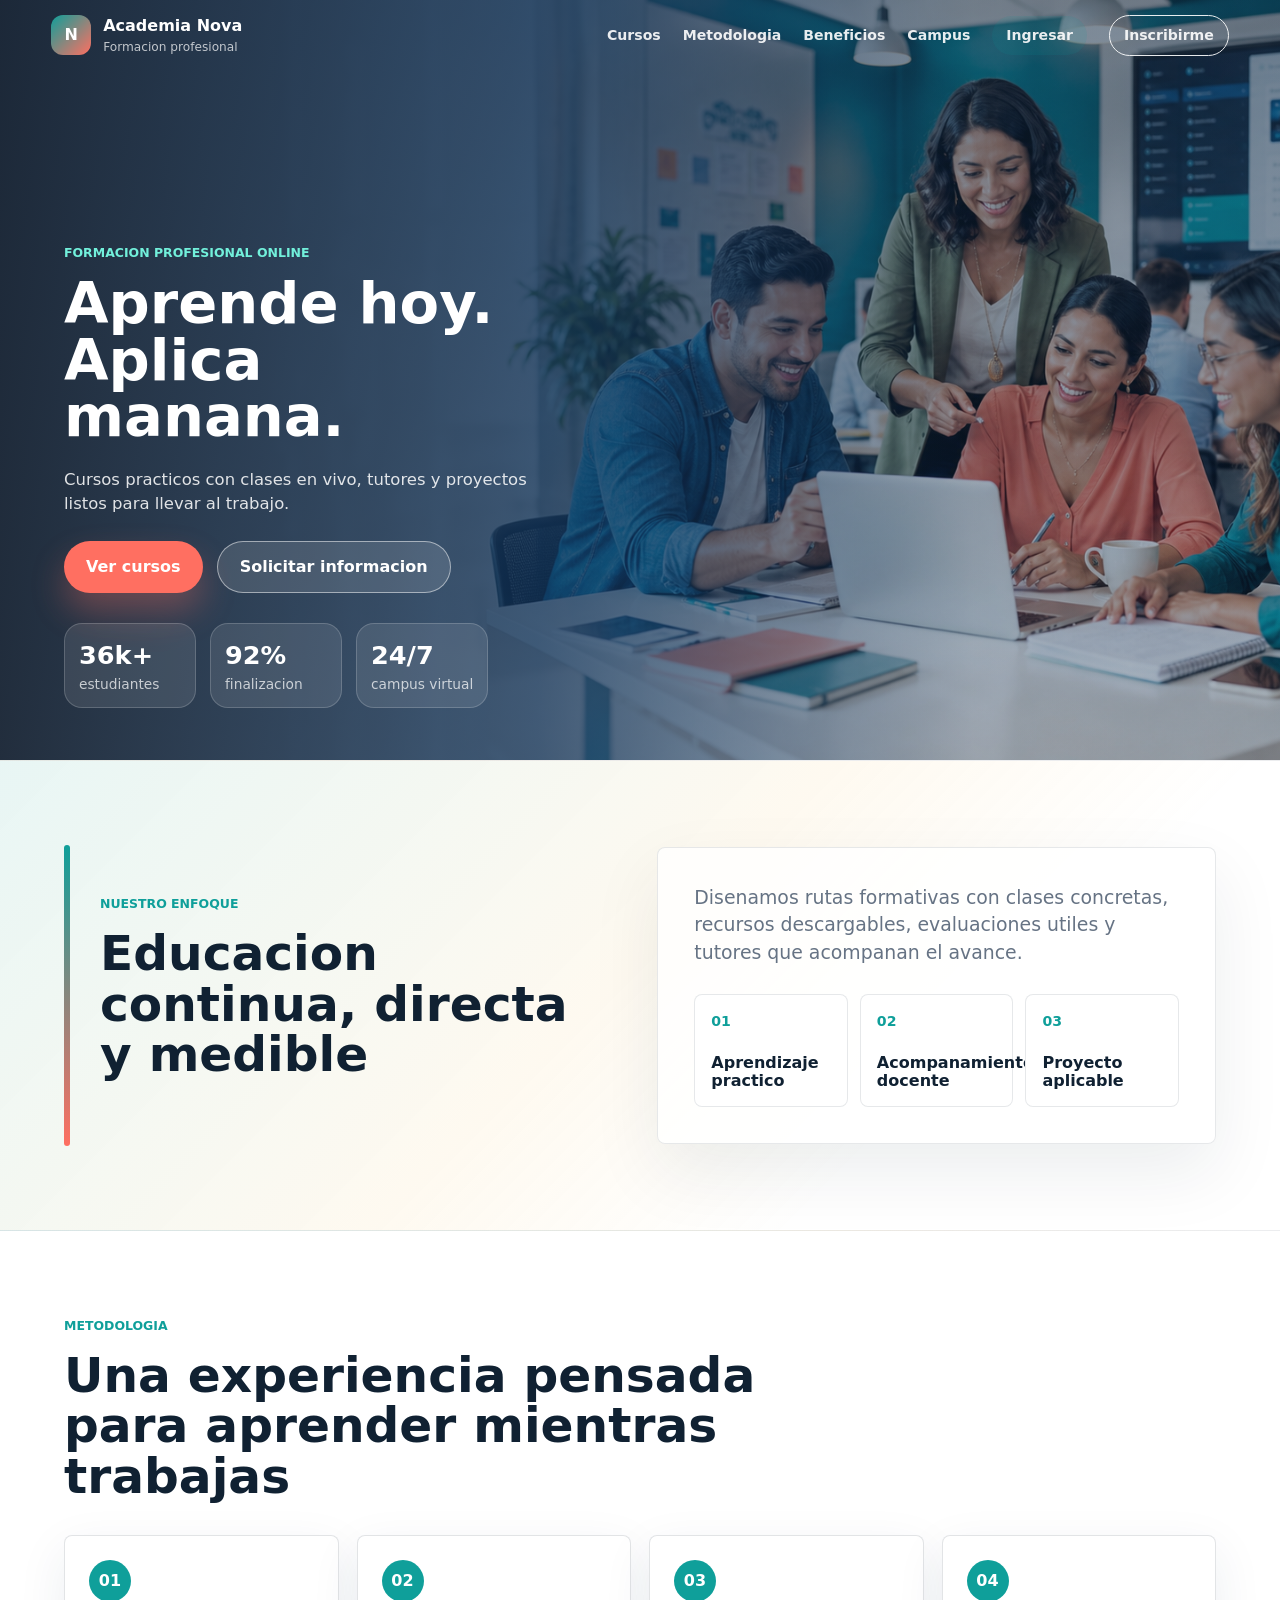
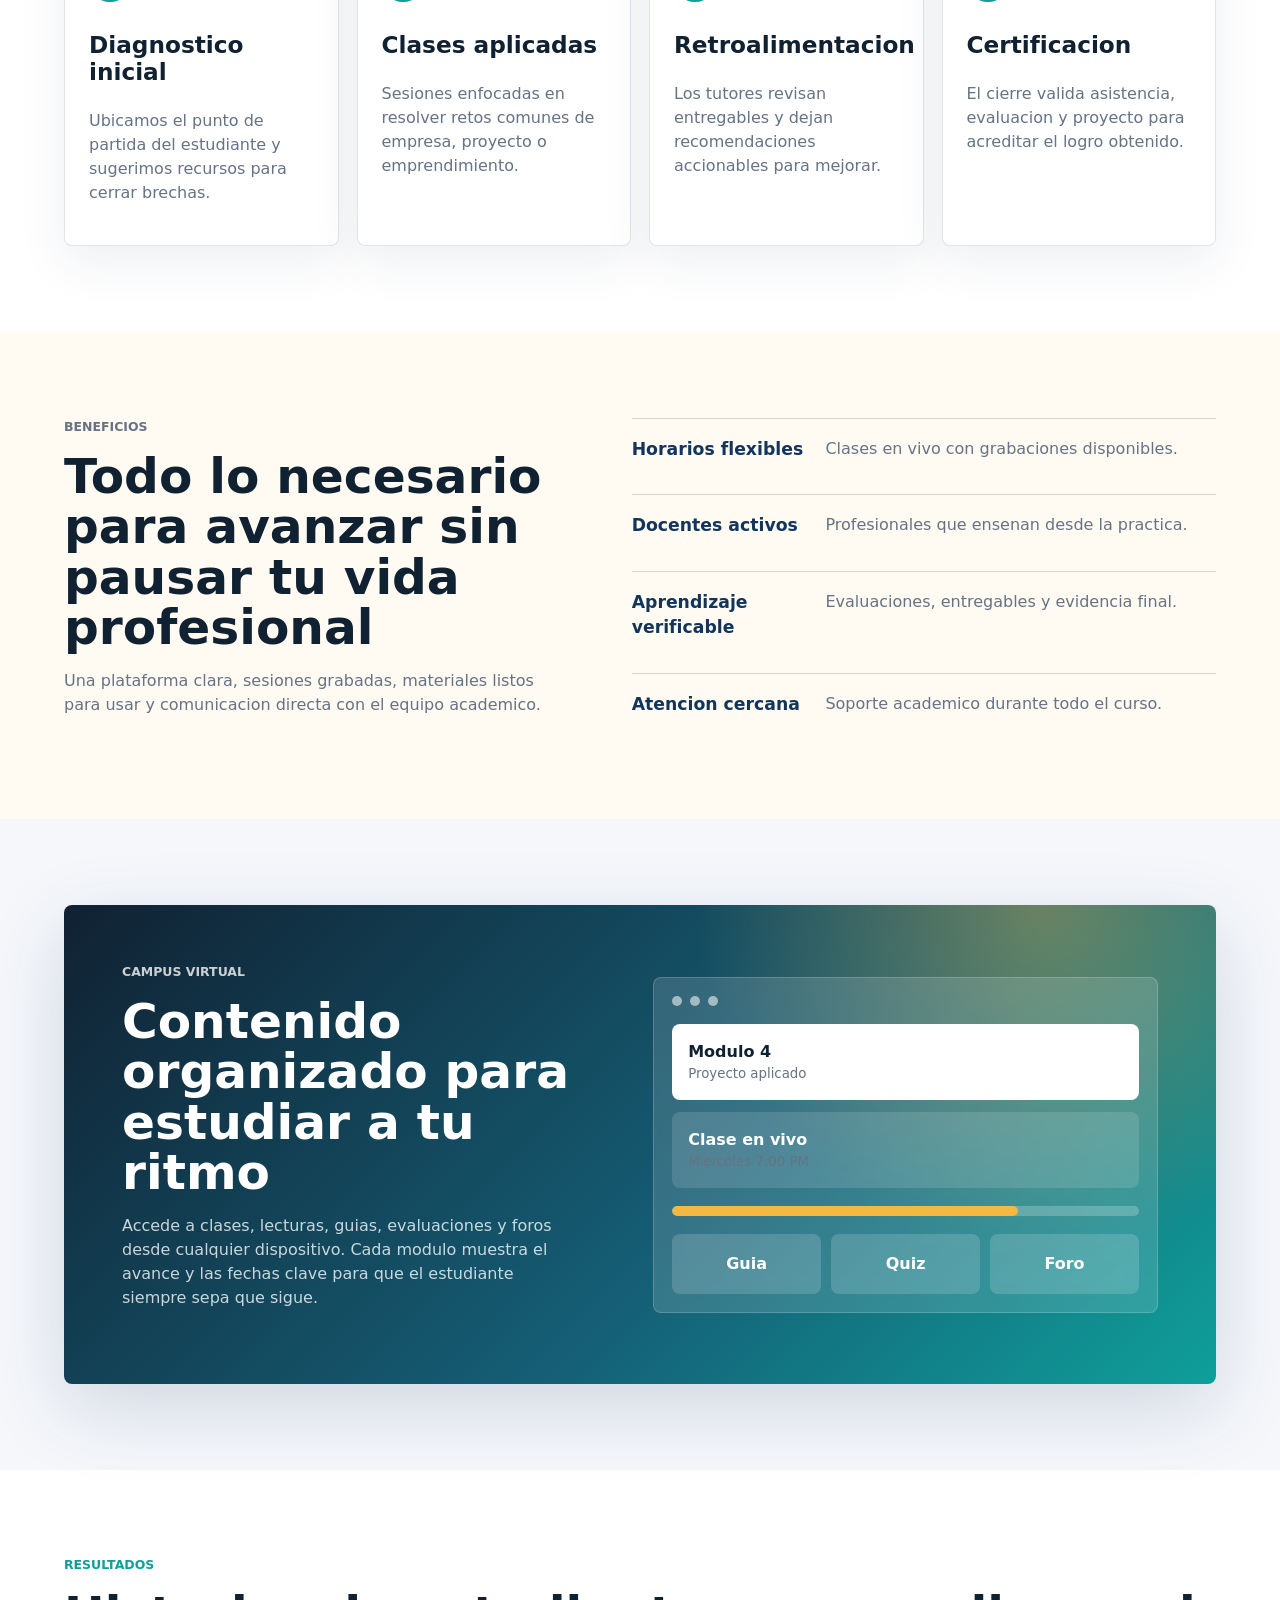
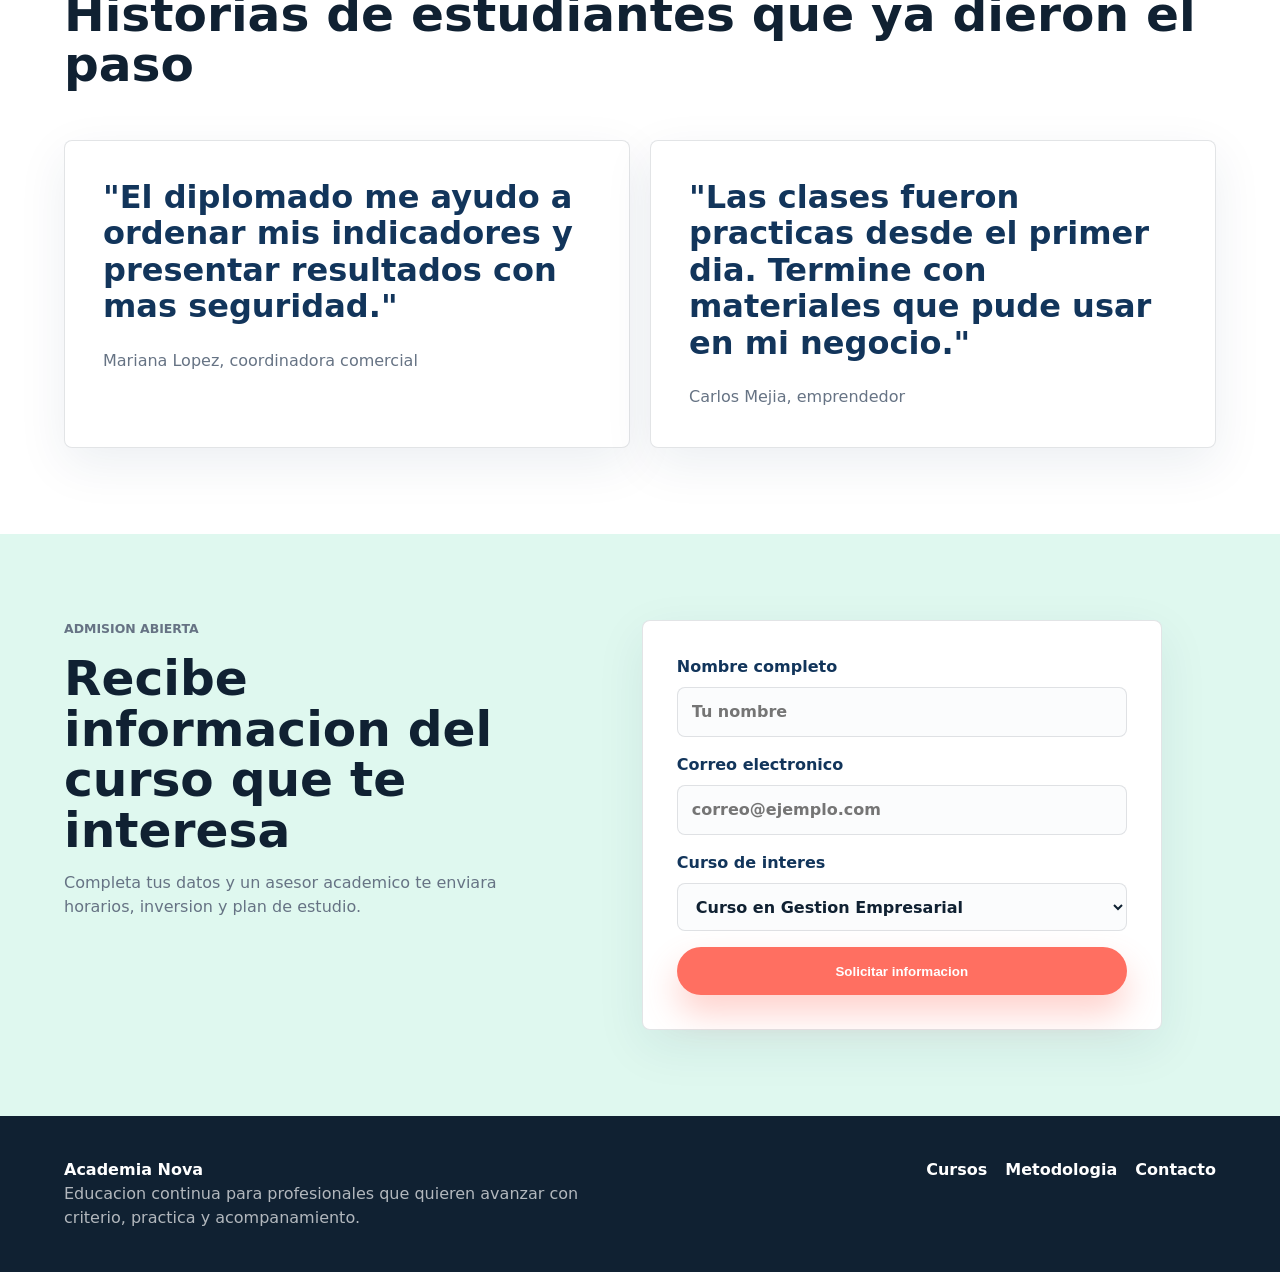
==== index.html @ b68a1e1a "Initial static site deploy" ====
<!doctype html>
<html lang="es">
  <head>
    <meta charset="utf-8" />
    <meta name="viewport" content="width=device-width, initial-scale=1" />
    <title>Academia Nova | Educacion continua profesional</title>
    <meta
      name="description"
      content="Pagina educativa moderna para cursos, diplomados y certificaciones de formacion profesional."
    />
    <link rel="stylesheet" href="styles.css" />
  </head>
  <body>
    <header class="site-header" data-header>
      <a class="brand" href="index.html" aria-label="Academia Nova">
        <span class="brand-mark">N</span>
        <span>
          <strong>Academia Nova</strong>
          <small>Formacion profesional</small>
        </span>
      </a>

      <button class="nav-toggle" type="button" aria-label="Abrir menu" aria-expanded="false" data-nav-toggle>
        <span></span>
        <span></span>
        <span></span>
      </button>

      <nav class="main-nav" data-nav>
        <a href="cursos.html">Cursos</a>
        <a href="#metodologia">Metodologia</a>
        <a href="#beneficios">Beneficios</a>
        <a href="#campus">Campus</a>
        <a class="login-link" href="login.html" data-login-link>Ingresar</a>
        <a class="nav-cta" href="#contacto">Inscribirme</a>
      </nav>
    </header>

    <main id="inicio">
      <section class="hero">
        <div class="hero-media" aria-hidden="true">
          <img src="assets/hero-education.png" alt="" />
        </div>
        <div class="hero-overlay"></div>
        <div class="hero-content">
          <p class="eyebrow">Formacion profesional online</p>
          <h1>Aprende hoy. Aplica manana.</h1>
          <p class="hero-copy">
            Cursos practicos con clases en vivo, tutores y proyectos listos para llevar al trabajo.
          </p>
          <div class="hero-actions">
            <a class="button primary" href="cursos.html">Ver cursos</a>
            <a class="button secondary" href="#contacto">Solicitar informacion</a>
          </div>
          <dl class="hero-stats" aria-label="Indicadores academicos">
            <div>
              <dt>36k+</dt>
              <dd>estudiantes</dd>
            </div>
            <div>
              <dt>92%</dt>
              <dd>finalizacion</dd>
            </div>
            <div>
              <dt>24/7</dt>
              <dd>campus virtual</dd>
            </div>
          </dl>
        </div>
      </section>

      <section class="section intro">
        <div class="section-heading">
          <p class="eyebrow">Nuestro enfoque</p>
          <h2>Educacion continua, directa y medible</h2>
        </div>
        <div class="intro-panel">
          <p>
            Disenamos rutas formativas con clases concretas, recursos descargables, evaluaciones utiles y tutores que
            acompanan el avance.
          </p>
          <div class="proof-grid" aria-label="Pilares del enfoque academico">
            <article>
              <strong>01</strong>
              <span>Aprendizaje practico</span>
            </article>
            <article>
              <strong>02</strong>
              <span>Acompanamiento docente</span>
            </article>
            <article>
              <strong>03</strong>
              <span>Proyecto aplicable</span>
            </article>
          </div>
        </div>
      </section>

      <section class="section methodology" id="metodologia">
        <div class="section-heading">
          <p class="eyebrow">Metodologia</p>
          <h2>Una experiencia pensada para aprender mientras trabajas</h2>
        </div>
        <div class="steps">
          <article>
            <span>01</span>
            <h3>Diagnostico inicial</h3>
            <p>Ubicamos el punto de partida del estudiante y sugerimos recursos para cerrar brechas.</p>
          </article>
          <article>
            <span>02</span>
            <h3>Clases aplicadas</h3>
            <p>Sesiones enfocadas en resolver retos comunes de empresa, proyecto o emprendimiento.</p>
          </article>
          <article>
            <span>03</span>
            <h3>Retroalimentacion</h3>
            <p>Los tutores revisan entregables y dejan recomendaciones accionables para mejorar.</p>
          </article>
          <article>
            <span>04</span>
            <h3>Certificacion</h3>
            <p>El cierre valida asistencia, evaluacion y proyecto para acreditar el logro obtenido.</p>
          </article>
        </div>
      </section>

      <section class="section benefits" id="beneficios">
        <div class="benefit-copy">
          <p class="eyebrow">Beneficios</p>
          <h2>Todo lo necesario para avanzar sin pausar tu vida profesional</h2>
          <p>
            Una plataforma clara, sesiones grabadas, materiales listos para usar y comunicacion directa con el equipo
            academico.
          </p>
        </div>
        <div class="benefit-list">
          <div>
            <strong>Horarios flexibles</strong>
            <span>Clases en vivo con grabaciones disponibles.</span>
          </div>
          <div>
            <strong>Docentes activos</strong>
            <span>Profesionales que ensenan desde la practica.</span>
          </div>
          <div>
            <strong>Aprendizaje verificable</strong>
            <span>Evaluaciones, entregables y evidencia final.</span>
          </div>
          <div>
            <strong>Atencion cercana</strong>
            <span>Soporte academico durante todo el curso.</span>
          </div>
        </div>
      </section>

      <section class="section campus" id="campus">
        <div class="campus-panel">
          <div>
            <p class="eyebrow">Campus virtual</p>
            <h2>Contenido organizado para estudiar a tu ritmo</h2>
            <p>
              Accede a clases, lecturas, guias, evaluaciones y foros desde cualquier dispositivo. Cada modulo muestra el
              avance y las fechas clave para que el estudiante siempre sepa que sigue.
            </p>
          </div>
          <div class="dashboard-preview" aria-label="Vista del campus virtual">
            <div class="dash-header">
              <span></span>
              <span></span>
              <span></span>
            </div>
            <div class="dash-row active">
              <b>Modulo 4</b>
              <small>Proyecto aplicado</small>
            </div>
            <div class="dash-row">
              <b>Clase en vivo</b>
              <small>Miercoles 7:00 PM</small>
            </div>
            <div class="dash-progress">
              <span style="width: 74%"></span>
            </div>
            <div class="dash-cards">
              <span>Guia</span>
              <span>Quiz</span>
              <span>Foro</span>
            </div>
          </div>
        </div>
      </section>

      <section class="section testimonials">
        <div class="section-heading split">
          <div>
            <p class="eyebrow">Resultados</p>
            <h2>Historias de estudiantes que ya dieron el paso</h2>
          </div>
        </div>
        <div class="testimonial-grid">
          <figure>
            <blockquote>
              "El diplomado me ayudo a ordenar mis indicadores y presentar resultados con mas seguridad."
            </blockquote>
            <figcaption>Mariana Lopez, coordinadora comercial</figcaption>
          </figure>
          <figure>
            <blockquote>
              "Las clases fueron practicas desde el primer dia. Termine con materiales que pude usar en mi negocio."
            </blockquote>
            <figcaption>Carlos Mejia, emprendedor</figcaption>
          </figure>
        </div>
      </section>

      <section class="section contact" id="contacto">
        <div class="contact-copy">
          <p class="eyebrow">Admision abierta</p>
          <h2>Recibe informacion del curso que te interesa</h2>
          <p>Completa tus datos y un asesor academico te enviara horarios, inversion y plan de estudio.</p>
        </div>
        <form class="contact-form">
          <label>
            Nombre completo
            <input type="text" name="name" placeholder="Tu nombre" />
          </label>
          <label>
            Correo electronico
            <input type="email" name="email" placeholder="correo@ejemplo.com" />
          </label>
          <label>
            Curso de interes
            <select name="course">
              <option>Curso en Gestion Empresarial</option>
              <option>Curso en Marketing Digital y Ventas</option>
              <option>Curso en Analisis de Datos para Negocios</option>
              <option>Curso para capacitacion de empresas</option>
            </select>
          </label>
          <button class="button primary" type="submit">Solicitar informacion</button>
        </form>
      </section>
    </main>

    <footer class="site-footer">
      <div>
        <strong>Academia Nova</strong>
        <p>Educacion continua para profesionales que quieren avanzar con criterio, practica y acompanamiento.</p>
      </div>
      <nav aria-label="Enlaces secundarios">
        <a href="cursos.html">Cursos</a>
        <a href="#metodologia">Metodologia</a>
        <a href="#contacto">Contacto</a>
      </nav>
    </footer>

    <script src="script.js"></script>
  </body>
</html>
---- styles.css ----
:root {
  --ink: #102132;
  --muted: #667384;
  --navy: #12355b;
  --teal: #0f9f9a;
  --mint: #dff8ef;
  --coral: #ff6f61;
  --gold: #f4b942;
  --sky: #e8f4ff;
  --paper: #fffaf2;
  --white: #ffffff;
  --line: rgba(16, 33, 50, 0.12);
  --shadow: 0 24px 80px rgba(18, 53, 91, 0.16);
  --ease-out: cubic-bezier(0.16, 1, 0.3, 1);
}

* {
  box-sizing: border-box;
}

html {
  scroll-behavior: smooth;
}

body {
  margin: 0;
  color: var(--ink);
  background: #fbfcfd;
  font-family: Inter, ui-sans-serif, system-ui, -apple-system, BlinkMacSystemFont, "Segoe UI", sans-serif;
  line-height: 1.5;
}

@keyframes riseIn {
  from {
    opacity: 0;
    transform: translateY(28px);
  }
  to {
    opacity: 1;
    transform: translateY(0);
  }
}

@keyframes softScaleIn {
  from {
    opacity: 0;
    transform: translateY(22px) scale(0.96);
  }
  to {
    opacity: 1;
    transform: translateY(0) scale(1);
  }
}

@keyframes headerDrop {
  from {
    opacity: 0;
    transform: translateY(-18px);
  }
  to {
    opacity: 1;
    transform: translateY(0);
  }
}

@keyframes pulseLine {
  0%,
  100% {
    transform: scaleX(0.5);
    opacity: 0.55;
  }
  50% {
    transform: scaleX(1);
    opacity: 1;
  }
}

.reveal {
  opacity: 0;
  transform: translateY(28px);
}

.reveal.is-visible {
  animation: riseIn 700ms var(--ease-out) forwards;
  animation-delay: var(--reveal-delay, 0ms);
}

img {
  display: block;
  max-width: 100%;
}

a {
  color: inherit;
  text-decoration: none;
}

.site-header {
  position: fixed;
  top: 0;
  left: 0;
  z-index: 20;
  display: flex;
  width: 100%;
  align-items: center;
  justify-content: space-between;
  gap: 24px;
  padding: 18px clamp(18px, 4vw, 56px);
  color: var(--white);
  transition: background 180ms ease, box-shadow 180ms ease, color 180ms ease;
  animation: headerDrop 620ms var(--ease-out) both;
}

.site-header.is-scrolled,
.site-header.is-open {
  color: var(--ink);
  background: rgba(255, 255, 255, 0.94);
  box-shadow: 0 12px 40px rgba(16, 33, 50, 0.1);
  backdrop-filter: blur(14px);
}

.subpage .site-header {
  color: var(--ink);
  background: rgba(255, 255, 255, 0.96);
  box-shadow: 0 12px 40px rgba(16, 33, 50, 0.08);
  backdrop-filter: blur(14px);
}

.subpage .nav-cta {
  border-color: var(--ink);
}

.brand {
  display: inline-flex;
  align-items: center;
  gap: 12px;
  min-width: 180px;
}

.brand-mark {
  display: grid;
  width: 42px;
  height: 42px;
  place-items: center;
  border-radius: 12px;
  color: var(--white);
  background: linear-gradient(135deg, var(--teal), var(--coral));
  font-weight: 900;
  transition: transform 220ms var(--ease-out), box-shadow 220ms var(--ease-out);
}

.brand:hover .brand-mark {
  transform: rotate(-5deg) scale(1.04);
  box-shadow: 0 14px 28px rgba(15, 159, 154, 0.25);
}

.brand strong,
.brand small {
  display: block;
}

.brand strong {
  font-size: 1rem;
}

.brand small {
  color: currentColor;
  font-size: 0.76rem;
  opacity: 0.72;
}

.main-nav {
  display: flex;
  align-items: center;
  gap: clamp(14px, 2.5vw, 30px);
  font-size: 0.94rem;
  font-weight: 750;
}

.main-nav a {
  opacity: 0.9;
  transition: opacity 160ms ease, transform 160ms ease;
}

.main-nav a:hover {
  opacity: 1;
  transform: translateY(-1px);
}

.nav-cta {
  border: 1px solid currentColor;
  border-radius: 999px;
  padding: 10px 16px;
}

.login-link {
  border-radius: 999px;
  padding: 10px 14px;
  background: rgba(15, 159, 154, 0.12);
}

.nav-toggle {
  display: none;
  width: 44px;
  height: 44px;
  border: 1px solid currentColor;
  border-radius: 12px;
  color: inherit;
  background: transparent;
}

.nav-toggle span {
  display: block;
  width: 18px;
  height: 2px;
  margin: 4px auto;
  border-radius: 999px;
  background: currentColor;
}

.hero {
  position: relative;
  display: grid;
  min-height: 92vh;
  overflow: hidden;
  color: var(--white);
  isolation: isolate;
}

.hero-media,
.hero-overlay {
  position: absolute;
  inset: 0;
  z-index: -2;
}

.hero-media img {
  width: 100%;
  height: 100%;
  object-fit: cover;
}

.hero-overlay {
  z-index: -1;
  background:
    linear-gradient(90deg, rgba(15, 28, 45, 0.9) 0%, rgba(18, 53, 91, 0.74) 42%, rgba(18, 53, 91, 0.2) 76%),
    linear-gradient(180deg, rgba(16, 33, 50, 0.44), rgba(16, 33, 50, 0.18));
}

.hero-content {
  width: min(680px, calc(100% - 36px));
  min-width: 0;
  max-width: 100%;
  margin: auto 0 0;
  padding: 150px 0 72px clamp(18px, 6vw, 76px);
  animation: riseIn 850ms var(--ease-out) both 120ms;
}

.eyebrow {
  margin: 0 0 14px;
  color: var(--teal);
  font-size: 0.78rem;
  font-weight: 900;
  letter-spacing: 0;
  text-transform: uppercase;
}

.hero .eyebrow {
  color: #72f0db;
}

h1,
h2,
h3,
p {
  margin-top: 0;
}

h1 {
  max-width: 640px;
  margin-bottom: 22px;
  font-size: clamp(2.8rem, 7vw, 6.2rem);
  line-height: 0.94;
  letter-spacing: 0;
}

h2 {
  margin-bottom: 16px;
  font-size: clamp(2rem, 4.5vw, 4rem);
  line-height: 1;
  letter-spacing: 0;
}

h3 {
  font-size: clamp(1.15rem, 2vw, 1.45rem);
  line-height: 1.15;
  letter-spacing: 0;
}

.hero-copy {
  max-width: 520px;
  color: rgba(255, 255, 255, 0.86);
  font-size: clamp(1.02rem, 1.8vw, 1.22rem);
}

.hero-actions,
.hero-stats,
.section-heading.split,
.dash-cards,
.site-footer,
.main-nav {
  flex-wrap: wrap;
}

.hero-actions {
  display: flex;
  gap: 14px;
  margin: 32px 0 42px;
}

.button {
  display: inline-flex;
  min-height: 48px;
  align-items: center;
  justify-content: center;
  border-radius: 999px;
  padding: 13px 22px;
  font-weight: 850;
  transition: transform 180ms var(--ease-out), box-shadow 180ms var(--ease-out), background 180ms ease;
}

.button:hover {
  transform: translateY(-2px);
}

.button.primary {
  color: var(--white);
  background: var(--coral);
  box-shadow: 0 18px 34px rgba(255, 111, 97, 0.32);
}

.button.secondary {
  border: 1px solid rgba(255, 255, 255, 0.5);
  color: var(--white);
  background: rgba(255, 255, 255, 0.12);
}

.hero-stats {
  display: flex;
  gap: 14px;
  margin: 0;
}

.hero-stats div {
  min-width: 132px;
  border: 1px solid rgba(255, 255, 255, 0.18);
  border-radius: 18px;
  padding: 14px 16px;
  background: rgba(255, 255, 255, 0.1);
  backdrop-filter: blur(14px);
  animation: softScaleIn 700ms var(--ease-out) both;
}

.hero-stats div:nth-child(1) {
  animation-delay: 220ms;
}

.hero-stats div:nth-child(2) {
  animation-delay: 320ms;
}

.hero-stats div:nth-child(3) {
  animation-delay: 420ms;
}

.hero-stats dt {
  font-size: 1.6rem;
  font-weight: 900;
}

.hero-stats dd {
  margin: 0;
  color: rgba(255, 255, 255, 0.72);
  font-size: 0.86rem;
}

.section {
  padding: clamp(70px, 10vw, 120px) clamp(18px, 5vw, 70px);
}

.section-heading {
  max-width: 790px;
}

.section-heading.split {
  display: flex;
  max-width: none;
  align-items: end;
  justify-content: space-between;
  gap: 24px;
  margin-bottom: 34px;
}

.intro {
  position: relative;
  display: grid;
  grid-template-columns: minmax(280px, 0.9fr) minmax(320px, 0.95fr);
  gap: clamp(34px, 5vw, 78px);
  align-items: center;
  overflow: hidden;
  border-top: 1px solid rgba(16, 33, 50, 0.08);
  border-bottom: 1px solid rgba(16, 33, 50, 0.08);
  background:
    linear-gradient(135deg, rgba(31, 165, 151, 0.1), rgba(244, 185, 66, 0.08) 48%, rgba(255, 255, 255, 0) 72%),
    var(--white);
}

.intro::before {
  position: absolute;
  top: 18%;
  bottom: 18%;
  left: clamp(18px, 5vw, 70px);
  width: 6px;
  border-radius: 999px;
  background: linear-gradient(180deg, var(--teal), var(--coral));
  content: "";
}

.intro .section-heading {
  padding-left: clamp(22px, 3vw, 36px);
}

.intro-panel {
  border: 1px solid rgba(16, 33, 50, 0.1);
  border-radius: 8px;
  padding: clamp(24px, 3vw, 36px);
  background: rgba(255, 255, 255, 0.78);
  box-shadow: 0 28px 70px rgba(16, 33, 50, 0.08);
}

.intro-panel > p {
  margin-bottom: 0;
  color: var(--muted);
  font-size: clamp(1.05rem, 2vw, 1.34rem);
  line-height: 1.45;
}

.proof-grid {
  display: grid;
  grid-template-columns: repeat(3, minmax(0, 1fr));
  gap: 12px;
  margin-top: 28px;
}

.proof-grid article {
  min-height: 118px;
  border: 1px solid rgba(16, 33, 50, 0.1);
  border-radius: 8px;
  padding: 18px;
  background: var(--white);
}

.proof-grid strong {
  display: block;
  margin-bottom: 22px;
  color: var(--teal);
  font-size: 0.88rem;
}

.proof-grid span {
  display: block;
  color: var(--ink);
  font-weight: 900;
  line-height: 1.12;
}

.text-link {
  color: var(--navy);
  font-weight: 900;
  text-decoration: underline;
  text-decoration-color: var(--gold);
  text-decoration-thickness: 4px;
  text-underline-offset: 6px;
}

.courses {
  background: #ffffff;
}

.courses-page {
  min-height: 100vh;
  padding-top: clamp(120px, 12vw, 160px);
}

.courses-page .section-heading {
  max-width: none;
}

.courses-page h1 {
  max-width: 1240px;
  margin-bottom: 0;
  color: var(--ink);
  font-size: clamp(3rem, 6vw, 5.6rem);
  line-height: 0.98;
}

.course-catalog {
  display: grid;
  grid-template-columns: minmax(230px, 280px) minmax(0, 1fr);
  gap: clamp(28px, 4vw, 54px);
  align-items: start;
}

.course-filters,
.steps article,
.testimonial-grid figure,
.contact-form {
  border: 1px solid var(--line);
  border-radius: 8px;
  background: var(--white);
  box-shadow: 0 16px 50px rgba(18, 53, 91, 0.08);
}

.course-filters {
  position: sticky;
  top: 92px;
  display: grid;
  gap: 8px;
  padding: 26px;
}

.filter-heading {
  display: flex;
  align-items: center;
  justify-content: space-between;
  gap: 16px;
  margin-bottom: 18px;
}

.filter-heading h3 {
  margin: 0;
  color: var(--ink);
  font-size: 1.35rem;
}

.filter-heading span {
  width: 18px;
  height: 3px;
  border-radius: 999px;
  background: var(--teal);
  transform-origin: right;
  animation: pulseLine 2.2s ease-in-out infinite;
}

.filter-option,
.filter-results,
.filter-reset {
  border: 0;
  font: inherit;
  cursor: pointer;
}

.filter-option {
  display: flex;
  align-items: center;
  gap: 12px;
  min-height: 34px;
  color: var(--ink);
  background: transparent;
  font-weight: 800;
  text-align: left;
}

.filter-option span {
  width: 18px;
  height: 18px;
  flex: 0 0 18px;
  border-radius: 5px;
  background: #f0f3f7;
  box-shadow: inset 0 0 0 1px rgba(16, 33, 50, 0.06);
}

.filter-option.is-active span {
  background: var(--teal);
  box-shadow: inset 0 0 0 4px #dff8ef;
}

.filter-results {
  min-height: 48px;
  margin-top: 24px;
  border-radius: 8px;
  color: var(--white);
  background: var(--navy);
  font-weight: 900;
}

.filter-reset {
  width: max-content;
  margin: 14px auto 0;
  border-bottom: 1px dashed currentColor;
  color: var(--ink);
  background: transparent;
  font-weight: 850;
}

.course-grid {
  display: grid;
  grid-template-columns: repeat(3, minmax(0, 1fr));
  gap: clamp(28px, 4vw, 48px) clamp(22px, 3vw, 38px);
}

.course-card {
  display: block;
  min-width: 0;
  border-radius: 8px;
  transform: perspective(900px) rotateX(var(--tilt-y, 0deg)) rotateY(var(--tilt-x, 0deg)) translateY(0);
  transform-style: preserve-3d;
  transition: transform 220ms var(--ease-out), filter 220ms var(--ease-out);
}

.course-card:hover {
  filter: drop-shadow(0 22px 34px rgba(18, 53, 91, 0.14));
  transform: perspective(900px) rotateX(var(--tilt-y, 0deg)) rotateY(var(--tilt-x, 0deg)) translateY(-5px);
}

.course-card:focus-visible {
  outline: 3px solid var(--teal);
  outline-offset: 6px;
}

.course-card.is-hidden {
  display: none;
}

.course-media {
  position: relative;
  display: grid;
  min-height: 150px;
  align-content: start;
  overflow: hidden;
  border-radius: 8px;
  padding: 28px 24px;
  color: var(--navy);
  background: #f5f8fb;
  isolation: isolate;
}

.course-media::before,
.course-media::after {
  position: absolute;
  content: "";
  z-index: -1;
}

.course-media::before {
  inset: 0;
  background:
    linear-gradient(90deg, rgba(255, 255, 255, 0.95) 0%, rgba(255, 255, 255, 0.78) 48%, rgba(255, 255, 255, 0.08) 100%),
    var(--course-bg);
}

.course-media::after {
  right: 18px;
  bottom: 0;
  width: 36%;
  min-width: 118px;
  aspect-ratio: 1;
  border-radius: 38% 38% 0 0;
  background:
    radial-gradient(circle at 50% 18%, #f6d2bd 0 12%, transparent 13%),
    linear-gradient(110deg, transparent 0 38%, rgba(18, 53, 91, 0.18) 39% 45%, transparent 46%),
    linear-gradient(180deg, rgba(15, 159, 154, 0.9), rgba(18, 53, 91, 0.9));
  opacity: 0.92;
  transition: transform 260ms var(--ease-out);
}

.course-media .course-badge,
.course-media h3,
.course-media .price {
  transform: translateZ(26px);
}

.course-media::before {
  transition: filter 240ms ease;
}

.course-media:hover::before,
.course-card:hover .course-media::before {
  filter: saturate(1.12) contrast(1.03);
}

.course-media:hover .price,
.course-card:hover .price,
.detail-enroll-card:hover .price {
  transform: translateZ(34px) translateY(-2px);
}

.course-media:hover::after,
.course-card:hover .course-media::after,
.detail-enroll-card:hover .course-media::after {
  transform: translateY(-4px) scale(1.03);
}

.course-media::selection {
  background: transparent;
}

.media-gestion {
  --course-bg: linear-gradient(135deg, #e8f4ff, #dff8ef 56%, #f4b942);
}

.media-marketing {
  --course-bg: linear-gradient(135deg, #fffaf2, #ffd6d0 50%, #0f9f9a);
}

.media-data {
  --course-bg: linear-gradient(135deg, #edf7ff, #b8e8ff 45%, #12355b);
}

.media-leadership {
  --course-bg: linear-gradient(135deg, #f7f1ff, #dff8ef 50%, #ff6f61);
}

.media-teachers {
  --course-bg: linear-gradient(135deg, #e8f4ff, #fffaf2 50%, #0f9f9a);
}

.media-finance {
  --course-bg: linear-gradient(135deg, #f5f7fb, #dff8ef 48%, #f4b942);
}

.course-badge {
  display: grid;
  width: 42px;
  height: 42px;
  margin-bottom: 22px;
  place-items: center;
  border: 2px solid var(--teal);
  border-radius: 50%;
  color: var(--navy);
  background: var(--white);
  font-size: 0.62rem;
  font-weight: 950;
}

.course-media h3 {
  max-width: 66%;
  margin: 0;
  font-size: 1rem;
  line-height: 1.05;
}

.price {
  position: absolute;
  right: 14px;
  bottom: 14px;
  display: grid;
  min-width: 118px;
  border-radius: 6px;
  padding: 10px 12px;
  color: var(--white);
  background: var(--navy);
  text-align: center;
  box-shadow: 0 14px 28px rgba(18, 53, 91, 0.24);
  transition: transform 240ms var(--ease-out), box-shadow 240ms var(--ease-out);
  overflow: hidden;
}

.price del {
  opacity: 0.75;
  line-height: 1;
}

.price del:empty {
  display: none;
}

.price strong {
  font-size: 1.1rem;
  line-height: 1.1;
}

.rating {
  display: flex;
  gap: 8px;
  align-items: center;
  margin-top: 22px;
  color: #aeb8c5;
  font-size: 1.1rem;
}

.rating b {
  color: var(--muted);
}

.course-category {
  margin: 6px 0 10px;
  color: var(--muted);
  font-weight: 650;
}

.course-card > h3 {
  min-height: 58px;
  margin-bottom: 18px;
  color: var(--ink);
  font-size: 1.2rem;
}

.course-meta {
  display: flex;
  justify-content: space-between;
  gap: 12px;
  border-radius: 6px;
  padding: 10px 12px;
  color: var(--muted);
  background: #edf1f7;
  font-weight: 750;
}

.course-detail {
  display: flex;
  justify-content: space-between;
  gap: 14px;
  margin-top: 16px;
  border-top: 1px solid var(--line);
  padding-top: 16px;
  color: var(--muted);
  font-weight: 750;
}

.course-detail-page {
  background: #f7f9fc;
}

.detail-hero {
  position: relative;
  display: grid;
  grid-template-columns: minmax(0, 1.15fr) minmax(320px, 460px);
  gap: clamp(28px, 5vw, 70px);
  align-items: start;
  padding: clamp(130px, 13vw, 170px) clamp(18px, 6vw, 96px) clamp(58px, 8vw, 90px);
  color: var(--white);
  background:
    radial-gradient(circle at 74% 0%, rgba(15, 159, 154, 0.34), transparent 30%),
    linear-gradient(135deg, #071d31 0%, #102132 52%, #12355b 100%);
  overflow: hidden;
  isolation: isolate;
}

.detail-hero-copy {
  animation: riseIn 800ms var(--ease-out) both 110ms;
}

.back-link {
  display: inline-flex;
  margin-bottom: 26px;
  color: #a9fff0;
  font-weight: 900;
}

.detail-rating {
  display: flex;
  flex-wrap: wrap;
  gap: 10px;
  align-items: center;
  margin-bottom: 20px;
  color: rgba(255, 255, 255, 0.76);
  font-weight: 800;
}

.detail-rating span {
  color: var(--gold);
  font-size: 1.08rem;
}

.detail-hero h1 {
  max-width: 900px;
  margin-bottom: 22px;
  color: var(--white);
  font-size: clamp(2.5rem, 5vw, 5rem);
  line-height: 1.02;
}

.detail-hero-copy > p:not(.eyebrow) {
  max-width: 860px;
  color: rgba(255, 255, 255, 0.74);
  font-size: clamp(1.05rem, 1.7vw, 1.28rem);
}

.detail-facts {
  display: grid;
  grid-template-columns: repeat(3, minmax(0, 1fr));
  gap: 16px;
  margin-top: 42px;
}

.detail-facts div {
  border-left: 1px solid rgba(255, 255, 255, 0.18);
  padding-left: 18px;
}

.detail-facts span,
.detail-enroll-card p,
.detail-card-list span {
  display: block;
  color: rgba(255, 255, 255, 0.62);
}

.detail-facts strong {
  display: block;
  margin-top: 3px;
  color: var(--white);
  font-size: 1.08rem;
}

.detail-enroll-card {
  border: 1px solid rgba(255, 255, 255, 0.16);
  border-radius: 8px;
  padding: 18px;
  background: rgba(255, 255, 255, 0.08);
  box-shadow: 0 28px 90px rgba(0, 0, 0, 0.24);
  backdrop-filter: blur(16px);
  transform: perspective(1000px) rotateX(var(--tilt-y, 0deg)) rotateY(var(--tilt-x, 0deg));
  transform-style: preserve-3d;
  transition: transform 220ms var(--ease-out), box-shadow 220ms var(--ease-out);
  animation: softScaleIn 760ms var(--ease-out) both 260ms;
}

.detail-enroll-card:hover {
  box-shadow: 0 36px 110px rgba(0, 0, 0, 0.32);
}

.detail-media {
  min-height: 230px;
  margin-bottom: 18px;
  transform: translateZ(24px);
}

.detail-media h3 {
  font-size: 1.28rem;
}

.detail-buy {
  width: 100%;
  margin-bottom: 12px;
  border-radius: 8px;
  text-transform: uppercase;
  transform: translateZ(22px);
}

.detail-card-list {
  display: grid;
  margin-top: 20px;
}

.detail-card-list div {
  display: flex;
  justify-content: space-between;
  gap: 18px;
  border-top: 1px solid rgba(255, 255, 255, 0.14);
  padding: 16px 0;
  transition: transform 180ms var(--ease-out), border-color 180ms ease;
}

.detail-card-list div:hover {
  border-color: rgba(114, 240, 219, 0.45);
  transform: translateX(4px);
}

.detail-card-list strong {
  color: var(--white);
}

.detail-layout {
  display: grid;
  grid-template-columns: minmax(0, 1fr) minmax(280px, 360px);
  gap: clamp(28px, 4vw, 58px);
  align-items: start;
  padding: clamp(54px, 7vw, 90px) clamp(18px, 6vw, 96px);
}

.detail-tabs-card,
.popular-card {
  border: 1px solid var(--line);
  border-radius: 8px;
  background: var(--white);
  box-shadow: 0 18px 60px rgba(18, 53, 91, 0.08);
}

.detail-tabs-card {
  overflow: hidden;
  animation: riseIn 760ms var(--ease-out) both;
}

.tab-list {
  display: flex;
  gap: 6px;
  overflow-x: auto;
  border-bottom: 1px solid var(--line);
  padding: 18px 22px 0;
}

.tab-button {
  position: relative;
  min-height: 48px;
  border: 0;
  padding: 0 16px 16px;
  color: var(--muted);
  background: transparent;
  font: inherit;
  font-weight: 900;
  white-space: nowrap;
  cursor: pointer;
  transition: color 180ms ease, transform 180ms var(--ease-out);
}

.tab-button:hover {
  transform: translateY(-2px);
}

.tab-button::after {
  position: absolute;
  right: 12px;
  bottom: 0;
  left: 12px;
  height: 4px;
  border-radius: 999px 999px 0 0;
  background: transparent;
  content: "";
}

.tab-button.is-active {
  color: var(--navy);
}

.tab-button.is-active::after {
  background: var(--teal);
}

.tab-panel {
  display: none;
  padding: clamp(22px, 4vw, 44px);
}

.tab-panel.is-active {
  display: block;
  animation: softScaleIn 420ms var(--ease-out) both;
}

.detail-feature {
  position: relative;
  overflow: hidden;
  border-radius: 8px;
  padding: clamp(26px, 5vw, 54px);
  color: var(--white);
  background:
    radial-gradient(circle at 82% 20%, rgba(255, 255, 255, 0.18), transparent 28%),
    linear-gradient(135deg, #17429b, #0fb7ca);
}

.pill {
  display: inline-flex;
  margin: 0 0 22px;
  border-radius: 999px;
  padding: 10px 18px;
  color: var(--navy);
  background: var(--white);
  font-weight: 900;
}

.detail-feature h2,
.project-panel h2,
.popular-card h2 {
  margin-bottom: 18px;
  font-size: clamp(1.8rem, 3.5vw, 3.1rem);
}

.detail-feature p:last-child {
  max-width: 760px;
  color: rgba(255, 255, 255, 0.88);
  font-size: 1.08rem;
}

.learning-grid,
.benefit-detail-grid,
.project-steps {
  display: grid;
  grid-template-columns: repeat(2, minmax(0, 1fr));
  gap: 16px;
  margin-top: 26px;
}

.learning-grid article,
.benefit-detail-grid article,
.project-steps span {
  border: 1px solid var(--line);
  border-radius: 8px;
  padding: 20px;
  color: var(--ink);
  background: #f8fafc;
  font-weight: 800;
  transition: transform 180ms var(--ease-out), box-shadow 180ms var(--ease-out), border-color 180ms ease;
}

.learning-grid article:hover,
.benefit-detail-grid article:hover,
.project-steps span:hover,
.module-list article:hover {
  border-color: rgba(15, 159, 154, 0.32);
  box-shadow: 0 16px 36px rgba(18, 53, 91, 0.08);
  transform: translateY(-3px);
}

.module-list {
  display: grid;
  gap: 16px;
}

.module-list article {
  display: grid;
  grid-template-columns: 52px minmax(0, 1fr);
  gap: 18px;
  border: 1px solid var(--line);
  border-radius: 8px;
  padding: 22px;
  background: #fbfcfd;
  transition: transform 180ms var(--ease-out), box-shadow 180ms var(--ease-out), border-color 180ms ease;
}

.module-list article > span {
  display: grid;
  width: 52px;
  height: 52px;
  place-items: center;
  border-radius: 12px;
  color: var(--white);
  background: var(--teal);
  font-weight: 950;
}

.module-list h3,
.benefit-detail-grid h3 {
  margin-bottom: 8px;
  color: var(--navy);
}

.module-list p,
.benefit-detail-grid p,
.project-panel p {
  margin-bottom: 0;
  color: var(--muted);
}

.benefit-detail-grid article {
  border-left: 5px solid var(--gold);
  background: var(--paper);
}

.project-panel {
  border: 1px solid rgba(244, 185, 66, 0.7);
  border-radius: 8px;
  padding: clamp(24px, 4vw, 44px);
  background: linear-gradient(135deg, #fff6c7, #fffaf2);
}

.project-panel .pill {
  background: var(--navy);
  color: var(--white);
}

.popular-card {
  position: sticky;
  top: 96px;
  padding: 26px;
  animation: softScaleIn 760ms var(--ease-out) both 180ms;
}

.popular-card h2 {
  font-size: 1.7rem;
}

.related-course {
  display: grid;
  grid-template-columns: 82px minmax(0, 1fr);
  gap: 14px;
  align-items: center;
  border-top: 1px solid var(--line);
  padding: 16px 0;
  transition: transform 180ms var(--ease-out);
}

.related-course:hover {
  transform: translateX(4px);
}

.related-thumb {
  display: block;
  min-height: 58px;
  border-radius: 8px;
  background: var(--course-bg);
  transition: filter 180ms ease, transform 180ms var(--ease-out);
}

.related-course:hover .related-thumb {
  filter: saturate(1.18);
  transform: scale(1.03);
}

.related-course strong,
.related-course small {
  display: block;
}

.related-course small {
  margin-top: 4px;
  color: var(--teal);
  font-weight: 900;
}

@media (prefers-reduced-motion: reduce) {
  *,
  *::before,
  *::after {
    animation-duration: 1ms !important;
    animation-iteration-count: 1 !important;
    scroll-behavior: auto !important;
    transition-duration: 1ms !important;
  }

  .reveal {
    opacity: 1;
    transform: none;
  }

}

.methodology {
  background: var(--white);
}

.steps {
  display: grid;
  grid-template-columns: repeat(4, minmax(0, 1fr));
  gap: 18px;
  margin-top: 34px;
}

.steps article {
  min-height: 260px;
  padding: 24px;
}

.steps span {
  display: inline-grid;
  width: 42px;
  height: 42px;
  margin-bottom: 30px;
  place-items: center;
  border-radius: 50%;
  color: var(--white);
  background: var(--teal);
  font-weight: 900;
}

.steps p,
.benefit-copy p,
.campus p,
.contact-copy p,
.site-footer p,
.testimonial-grid figcaption {
  color: var(--muted);
}

.benefits {
  display: grid;
  grid-template-columns: minmax(260px, 0.9fr) minmax(300px, 1.1fr);
  gap: clamp(28px, 7vw, 96px);
  background: var(--paper);
}

.benefit-list {
  display: grid;
  gap: 16px;
}

.benefit-list div {
  display: grid;
  grid-template-columns: minmax(150px, 0.45fr) minmax(190px, 1fr);
  gap: 18px;
  align-items: start;
  border-top: 1px solid rgba(16, 33, 50, 0.16);
  padding-top: 18px;
}

.benefit-list strong {
  color: var(--navy);
  font-size: 1.08rem;
}

.benefit-list span {
  color: var(--muted);
}

.campus {
  background: #f5f7fb;
}

.campus-panel {
  display: grid;
  grid-template-columns: minmax(280px, 0.9fr) minmax(300px, 1fr);
  gap: clamp(28px, 6vw, 80px);
  align-items: center;
  border-radius: 8px;
  padding: clamp(28px, 5vw, 58px);
  color: var(--white);
  background:
    radial-gradient(circle at 85% 0%, rgba(244, 185, 66, 0.38), transparent 32%),
    linear-gradient(135deg, #102132, #155e75 58%, #0f9f9a);
  box-shadow: var(--shadow);
}

.campus-panel .eyebrow,
.campus-panel p {
  color: rgba(255, 255, 255, 0.78);
}

.dashboard-preview {
  overflow: hidden;
  border: 1px solid rgba(255, 255, 255, 0.18);
  border-radius: 8px;
  padding: 18px;
  background: rgba(255, 255, 255, 0.14);
  backdrop-filter: blur(16px);
}

.dash-header {
  display: flex;
  gap: 8px;
  margin-bottom: 18px;
}

.dash-header span {
  width: 10px;
  height: 10px;
  border-radius: 50%;
  background: rgba(255, 255, 255, 0.55);
}

.dash-row {
  margin-bottom: 12px;
  border-radius: 8px;
  padding: 16px;
  background: rgba(255, 255, 255, 0.13);
}

.dash-row.active {
  background: var(--white);
  color: var(--ink);
}

.dash-row b,
.dash-row small {
  display: block;
}

.dash-row small {
  color: var(--muted);
}

.dash-progress {
  height: 10px;
  margin: 18px 0;
  overflow: hidden;
  border-radius: 999px;
  background: rgba(255, 255, 255, 0.22);
}

.dash-progress span {
  display: block;
  height: 100%;
  border-radius: inherit;
  background: var(--gold);
}

.dash-cards {
  display: flex;
  gap: 10px;
}

.dash-cards span {
  flex: 1;
  min-width: 76px;
  border-radius: 8px;
  padding: 18px 12px;
  text-align: center;
  font-weight: 900;
  background: rgba(255, 255, 255, 0.16);
}

.testimonials {
  background: var(--white);
}

.testimonial-grid {
  display: grid;
  grid-template-columns: repeat(2, minmax(0, 1fr));
  gap: 20px;
}

.testimonial-grid figure {
  margin: 0;
  padding: clamp(24px, 4vw, 38px);
}

.testimonial-grid blockquote {
  margin: 0 0 24px;
  color: var(--navy);
  font-size: clamp(1.25rem, 2.5vw, 2rem);
  font-weight: 850;
  line-height: 1.14;
}

.contact {
  display: grid;
  grid-template-columns: minmax(260px, 0.9fr) minmax(300px, 520px);
  gap: clamp(28px, 7vw, 90px);
  align-items: start;
  background: var(--mint);
}

.contact-form {
  display: grid;
  gap: 16px;
  padding: clamp(20px, 4vw, 34px);
}

.contact-form label {
  display: grid;
  gap: 8px;
  color: var(--navy);
  font-weight: 850;
}

.contact-form input,
.contact-form select {
  width: 100%;
  min-height: 48px;
  border: 1px solid var(--line);
  border-radius: 8px;
  padding: 12px 14px;
  color: var(--ink);
  background: #fbfcfd;
  font: inherit;
}

.contact-form .button {
  width: 100%;
  border: 0;
  cursor: pointer;
}

.site-footer {
  display: flex;
  align-items: start;
  justify-content: space-between;
  gap: 24px;
  padding: 42px clamp(18px, 5vw, 70px);
  color: var(--white);
  background: var(--ink);
}

.site-footer p {
  max-width: 560px;
  margin-bottom: 0;
  color: rgba(255, 255, 255, 0.68);
}

.site-footer nav {
  display: flex;
  gap: 18px;
  font-weight: 800;
}

.classroom-page {
  background: #f4f7fb;
}

.classroom-header {
  color: var(--white);
}

.classroom {
  min-height: 100vh;
}

.classroom-hero {
  display: grid;
  grid-template-columns: minmax(0, 1fr) minmax(280px, 380px);
  gap: clamp(28px, 5vw, 72px);
  align-items: end;
  padding: 138px clamp(18px, 5vw, 76px) 64px;
  color: var(--white);
  background:
    linear-gradient(120deg, rgba(4, 17, 29, 0.98), rgba(14, 54, 76, 0.94) 58%, rgba(31, 165, 151, 0.74)),
    radial-gradient(circle at 78% 14%, rgba(244, 185, 66, 0.24), transparent 34%);
}

.classroom-hero h1 {
  max-width: 980px;
  margin-bottom: 18px;
  color: var(--white);
  font-size: clamp(2.35rem, 5vw, 4.8rem);
  line-height: 1.02;
}

.classroom-hero p:not(.eyebrow) {
  max-width: 720px;
  color: rgba(255, 255, 255, 0.78);
  font-size: 1.08rem;
}

.classroom-progress {
  max-width: 520px;
  margin-top: 34px;
}

.classroom-progress span {
  display: flex;
  justify-content: space-between;
  margin-bottom: 10px;
  color: rgba(255, 255, 255, 0.84);
  font-weight: 850;
}

.classroom-progress div {
  height: 12px;
  overflow: hidden;
  border-radius: 999px;
  background: rgba(255, 255, 255, 0.18);
}

.classroom-progress i {
  display: block;
  width: 36%;
  height: 100%;
  border-radius: inherit;
  background: linear-gradient(90deg, var(--teal), var(--gold));
}

.classroom-next {
  border: 1px solid rgba(255, 255, 255, 0.18);
  border-radius: 8px;
  padding: 26px;
  background: rgba(255, 255, 255, 0.1);
  box-shadow: 0 24px 70px rgba(0, 0, 0, 0.24);
  backdrop-filter: blur(18px);
}

.classroom-next span,
.classroom-sidebar-head span,
.tool-card span,
.lesson-tabs span {
  display: block;
  color: var(--teal);
  font-size: 0.78rem;
  font-weight: 900;
  text-transform: uppercase;
}

.classroom-next strong {
  display: block;
  margin: 10px 0 22px;
  color: var(--white);
  font-size: 1.25rem;
  line-height: 1.15;
}

.classroom-grid {
  display: grid;
  grid-template-columns: minmax(260px, 320px) minmax(0, 1fr) minmax(260px, 330px);
  gap: 24px;
  padding: 28px clamp(18px, 5vw, 76px) 72px;
}

.classroom-sidebar,
.lesson-stage,
.classroom-tools {
  min-width: 0;
}

.classroom-sidebar,
.lesson-stage,
.tool-card {
  border: 1px solid rgba(16, 33, 50, 0.1);
  border-radius: 8px;
  background: var(--white);
  box-shadow: 0 20px 50px rgba(16, 33, 50, 0.08);
}

.classroom-sidebar {
  align-self: start;
  overflow: hidden;
}

.classroom-sidebar-head {
  display: flex;
  align-items: center;
  justify-content: space-between;
  gap: 12px;
  border-bottom: 1px solid var(--line);
  padding: 20px;
}

.classroom-sidebar-head strong {
  color: var(--muted);
  font-size: 0.9rem;
}

.classroom-modules article {
  display: grid;
  grid-template-columns: 38px minmax(0, 1fr);
  gap: 14px;
  border-bottom: 1px solid var(--line);
  padding: 18px 20px;
}

.classroom-modules article:last-child {
  border-bottom: 0;
}

.classroom-modules article.is-current {
  background: rgba(31, 165, 151, 0.08);
}

.classroom-modules span {
  display: grid;
  width: 34px;
  height: 34px;
  place-items: center;
  border-radius: 50%;
  color: var(--white);
  background: var(--navy);
  font-size: 0.78rem;
  font-weight: 900;
}

.classroom-modules strong {
  display: block;
  margin-bottom: 6px;
  color: var(--ink);
  line-height: 1.15;
}

.classroom-modules p {
  margin-bottom: 0;
  color: var(--muted);
  font-size: 0.88rem;
  line-height: 1.35;
}

.lesson-stage {
  padding: 24px;
}

.lesson-player {
  display: grid;
  min-height: 430px;
  align-content: end;
  border-radius: 8px;
  padding: clamp(24px, 4vw, 42px);
  color: var(--white);
  background:
    linear-gradient(135deg, rgba(14, 39, 64, 0.95), rgba(31, 165, 151, 0.9)),
    radial-gradient(circle at 80% 8%, rgba(244, 185, 66, 0.38), transparent 30%);
}

.play-mark {
  display: grid;
  width: 74px;
  height: 74px;
  margin-bottom: 68px;
  place-items: center;
  border-radius: 50%;
  color: var(--navy);
  background: var(--white);
  box-shadow: 0 20px 50px rgba(0, 0, 0, 0.2);
}

.lesson-player h2 {
  max-width: 620px;
  margin-bottom: 12px;
  color: var(--white);
  font-size: clamp(1.8rem, 3.5vw, 3rem);
}

.lesson-player p:not(.eyebrow) {
  max-width: 720px;
  margin-bottom: 0;
  color: rgba(255, 255, 255, 0.82);
}

.lesson-tabs {
  display: grid;
  grid-template-columns: repeat(2, minmax(0, 1fr));
  gap: 14px;
  margin-top: 18px;
}

.lesson-tabs article {
  border: 1px solid var(--line);
  border-radius: 8px;
  padding: 20px;
  background: #f8fbfd;
}

.lesson-tabs p {
  margin: 10px 0 0;
  color: var(--muted);
}

.classroom-tools {
  display: grid;
  align-self: start;
  gap: 16px;
}

.tool-card {
  padding: 22px;
}

.tool-card a {
  display: block;
  border-bottom: 1px solid var(--line);
  padding: 16px 0;
  color: var(--ink);
  font-weight: 850;
}

.tool-card a:last-child {
  border-bottom: 0;
  padding-bottom: 0;
}

.tool-card.accent {
  border-color: rgba(244, 185, 66, 0.6);
  background: #fff6d9;
}

.tool-card strong {
  display: block;
  margin: 12px 0;
  color: var(--ink);
  font-size: 1.2rem;
  line-height: 1.15;
}

.tool-card p {
  margin-bottom: 0;
  color: #7a4a18;
}

.login-page {
  min-height: 100vh;
  color: var(--white);
  background:
    linear-gradient(90deg, rgba(2, 10, 15, 0.94), rgba(4, 18, 24, 0.84)),
    url("assets/hero-education.png") center / cover fixed;
}

.login-shell {
  display: grid;
  min-height: 100vh;
  grid-template-columns: minmax(0, 1.1fr) minmax(340px, 520px);
  gap: clamp(32px, 7vw, 120px);
  align-items: center;
  padding: clamp(28px, 6vw, 90px);
}

.login-story {
  position: relative;
  max-width: 820px;
  padding-left: clamp(24px, 4vw, 52px);
  animation: riseIn 800ms var(--ease-out) both;
}

.login-line {
  position: absolute;
  top: 26px;
  bottom: 8px;
  left: 0;
  width: 4px;
  border-radius: 999px;
  background: var(--gold);
}

.login-brand {
  display: inline-flex;
  align-items: center;
  gap: 12px;
  margin-bottom: clamp(42px, 8vw, 96px);
  font-size: 1.25rem;
  font-weight: 950;
}

.login-kicker {
  display: flex;
  align-items: center;
  gap: 12px;
  margin-bottom: 18px;
  color: #d9fff8;
  font-weight: 950;
  text-transform: uppercase;
}

.login-kicker::before {
  width: 34px;
  height: 4px;
  border-radius: 999px;
  background: var(--gold);
  content: "";
}

.login-story h1 {
  max-width: 820px;
  margin-bottom: 24px;
  color: var(--white);
  font-size: clamp(3.8rem, 8vw, 7.8rem);
  line-height: 0.92;
}

.login-story p:not(.login-kicker) {
  max-width: 760px;
  color: rgba(255, 255, 255, 0.78);
  font-size: clamp(1.08rem, 1.8vw, 1.35rem);
}

.login-tags {
  display: flex;
  flex-wrap: wrap;
  gap: 12px;
  margin-top: 30px;
}

.login-tags span {
  border: 1px solid rgba(114, 240, 219, 0.35);
  border-radius: 999px;
  padding: 9px 14px;
  color: #d9fff8;
  background: rgba(15, 159, 154, 0.18);
  font-weight: 900;
  text-transform: uppercase;
}

.login-card {
  border: 1px solid rgba(255, 255, 255, 0.2);
  border-radius: 8px;
  padding: clamp(26px, 4vw, 44px);
  background: rgba(255, 255, 255, 0.1);
  box-shadow: 0 28px 100px rgba(0, 0, 0, 0.35);
  backdrop-filter: blur(18px);
  animation: softScaleIn 780ms var(--ease-out) both 120ms;
}

.login-card h2 {
  margin-bottom: 10px;
  color: var(--white);
  font-size: clamp(2rem, 3.8vw, 3.1rem);
}

.login-card > p,
.login-note p,
.login-message {
  color: rgba(255, 255, 255, 0.68);
}

.login-card form {
  display: grid;
  gap: 18px;
  margin-top: 26px;
}

.login-card label {
  display: grid;
  gap: 9px;
  color: #d9fff8;
  font-size: 0.86rem;
  font-weight: 950;
  text-transform: uppercase;
}

.login-card input {
  width: 100%;
  min-height: 58px;
  border: 1px solid rgba(255, 255, 255, 0.2);
  border-radius: 8px;
  padding: 14px 16px;
  color: var(--white);
  background: rgba(2, 10, 15, 0.56);
  font: inherit;
}

.login-card input:focus {
  border-color: var(--gold);
  outline: 3px solid rgba(244, 185, 66, 0.18);
}

.login-card .login-submit {
  width: 100%;
  border: 0;
  border-radius: 8px;
  color: var(--ink);
  background: var(--gold);
  cursor: pointer;
}

.login-message {
  min-height: 24px;
  margin: -4px 0 0;
  font-weight: 800;
}

.login-note {
  display: flex;
  justify-content: space-between;
  gap: 18px;
  margin-top: 34px;
  border-top: 1px solid rgba(255, 255, 255, 0.16);
  padding-top: 22px;
}

.login-note p {
  margin-bottom: 0;
}

.login-note a {
  color: var(--gold);
  font-weight: 900;
}

@media (min-width: 981px) and (max-width: 1500px) {
  .site-header {
    padding: 14px clamp(26px, 4vw, 54px);
  }

  .brand-mark {
    width: 40px;
    height: 40px;
  }

  .main-nav {
    gap: clamp(12px, 1.8vw, 22px);
    font-size: 0.88rem;
  }

  .nav-cta,
  .login-link {
    padding: 9px 14px;
  }

  .hero {
    min-height: 760px;
  }

  .hero-content {
    width: min(560px, calc(100% - 64px));
    padding: 118px 0 52px clamp(38px, 5vw, 70px);
  }

  h1 {
    max-width: 540px;
    font-size: clamp(3rem, 4.5vw, 4.25rem);
    line-height: 0.98;
  }

  h2 {
    font-size: clamp(2.1rem, 3.8vw, 3.25rem);
    line-height: 1.04;
  }

  .hero-copy {
    max-width: 560px;
    font-size: 1.03rem;
  }

  .hero-actions {
    margin: 24px 0 30px;
  }

  .hero-stats div {
    padding: 12px 14px;
  }

  .section {
    padding: clamp(56px, 7vw, 86px) clamp(34px, 5vw, 70px);
  }

  .intro {
    gap: clamp(30px, 5vw, 68px);
  }

  .intro-panel > p {
    font-size: clamp(1.02rem, 1.55vw, 1.18rem);
  }

  .proof-grid article {
    min-height: 104px;
    padding: 16px;
  }

  .courses-page {
    padding-top: 116px;
  }

  .courses-page h1 {
    max-width: 1050px;
    font-size: clamp(2.8rem, 4.8vw, 4.6rem);
  }

  .course-grid {
    gap: 34px 28px;
  }

  .detail-hero {
    grid-template-columns: minmax(0, 1.05fr) minmax(300px, 420px);
    padding: 118px clamp(34px, 5vw, 76px) 64px;
  }

  .detail-hero h1 {
    max-width: 760px;
    font-size: clamp(2.4rem, 4.4vw, 4.2rem);
  }

  .detail-layout {
    padding: 56px clamp(34px, 5vw, 76px);
  }

  .classroom-hero {
    padding: 118px clamp(34px, 5vw, 76px) 54px;
  }

  .classroom-hero h1 {
    max-width: 760px;
    font-size: clamp(2.3rem, 4.2vw, 4rem);
  }

  .classroom-grid {
    grid-template-columns: minmax(230px, 285px) minmax(0, 1fr);
  }

  .classroom-tools {
    grid-column: 2;
    grid-template-columns: repeat(2, minmax(0, 1fr));
  }

  .login-shell {
    gap: clamp(28px, 5vw, 76px);
    padding: clamp(30px, 5vw, 70px);
  }

  .login-brand {
    margin-bottom: 56px;
  }

  .login-story h1 {
    max-width: 680px;
    font-size: clamp(3.1rem, 6.3vw, 5.8rem);
  }
}

@media (max-width: 980px) {
  .nav-toggle {
    display: block;
  }

  .main-nav {
    position: absolute;
    top: calc(100% - 6px);
    right: 18px;
    left: 18px;
    display: none;
    flex-direction: column;
    align-items: stretch;
    gap: 0;
    border: 1px solid var(--line);
    border-radius: 8px;
    padding: 8px;
    color: var(--ink);
    background: var(--white);
    box-shadow: var(--shadow);
  }

  .main-nav.is-visible {
    display: flex;
  }

  .main-nav a {
    border-radius: 8px;
    padding: 14px;
  }

  .nav-cta {
    border-color: var(--line);
    text-align: center;
  }

  .intro,
  .course-catalog,
  .detail-hero,
  .detail-layout,
  .classroom-hero,
  .classroom-grid,
  .login-shell,
  .benefits,
  .campus-panel,
  .contact {
    grid-template-columns: 1fr;
  }

  .course-filters {
    position: static;
  }

  .detail-enroll-card,
  .popular-card {
    position: static;
  }

  .detail-facts,
  .learning-grid,
  .benefit-detail-grid,
  .project-steps {
    grid-template-columns: 1fr;
  }

  .intro::before {
    top: 44px;
    bottom: auto;
    height: 76px;
  }

  .intro .section-heading {
    padding-left: 28px;
  }

  .proof-grid {
    grid-template-columns: 1fr;
  }

  .course-grid,
  .steps,
  .classroom-tools {
    grid-template-columns: repeat(2, minmax(0, 1fr));
  }

  .classroom-sidebar,
  .lesson-stage,
  .classroom-tools {
    grid-column: auto;
  }
}

@media (max-width: 680px) {
  .site-header {
    padding: 14px 16px;
  }

  .brand {
    min-width: 0;
  }

  .brand small {
    display: none;
  }

  .hero {
    min-height: 760px;
  }

  .hero-overlay {
    background:
      linear-gradient(180deg, rgba(15, 28, 45, 0.9) 0%, rgba(18, 53, 91, 0.8) 58%, rgba(18, 53, 91, 0.52)),
      linear-gradient(90deg, rgba(16, 33, 50, 0.34), rgba(16, 33, 50, 0.16));
  }

  .hero-content {
    width: min(100%, 390px);
    max-width: 100%;
    padding: 126px 18px 42px;
  }

  h1 {
    font-size: clamp(2.28rem, 12.2vw, 3.5rem);
  }

  .button,
  .hero-actions a {
    width: 100%;
  }

  .hero-stats {
    display: grid;
    grid-template-columns: repeat(2, minmax(0, 1fr));
    gap: 10px;
  }

  .hero-stats div {
    min-width: 0;
  }

  .hero-stats div:last-child {
    grid-column: 1 / -1;
  }

  .section-heading.split,
  .hero-actions {
    align-items: stretch;
    flex-direction: column;
  }

  .course-grid,
  .steps,
  .testimonial-grid {
    grid-template-columns: 1fr;
  }

  .course-card > h3,
  .steps article {
    min-height: auto;
  }

  .course-media {
    min-height: 170px;
  }

  .detail-hero {
    padding-top: 112px;
  }

  .detail-facts {
    gap: 10px;
  }

  .detail-facts div {
    border-left: 0;
    border-top: 1px solid rgba(255, 255, 255, 0.18);
    padding: 12px 0 0;
  }

  .detail-layout {
    padding-right: 18px;
    padding-left: 18px;
  }

  .classroom-hero {
    padding: 104px 16px 38px;
  }

  .classroom-grid {
    padding: 18px 16px 48px;
  }

  .lesson-player {
    min-height: 360px;
  }

  .lesson-tabs,
  .classroom-tools {
    grid-template-columns: 1fr;
  }

  .tab-panel {
    padding: 20px;
  }

  .module-list article {
    grid-template-columns: 1fr;
  }

  .benefit-list div {
    grid-template-columns: 1fr;
    gap: 6px;
  }

  .site-footer,
  .site-footer nav,
  .login-note {
    flex-direction: column;
  }

  .login-shell {
    padding: 26px 18px;
  }

  .login-story {
    padding-left: 22px;
  }

  .login-story h1 {
    font-size: clamp(3rem, 16vw, 5rem);
  }

  .login-brand {
    margin-bottom: 46px;
  }
}
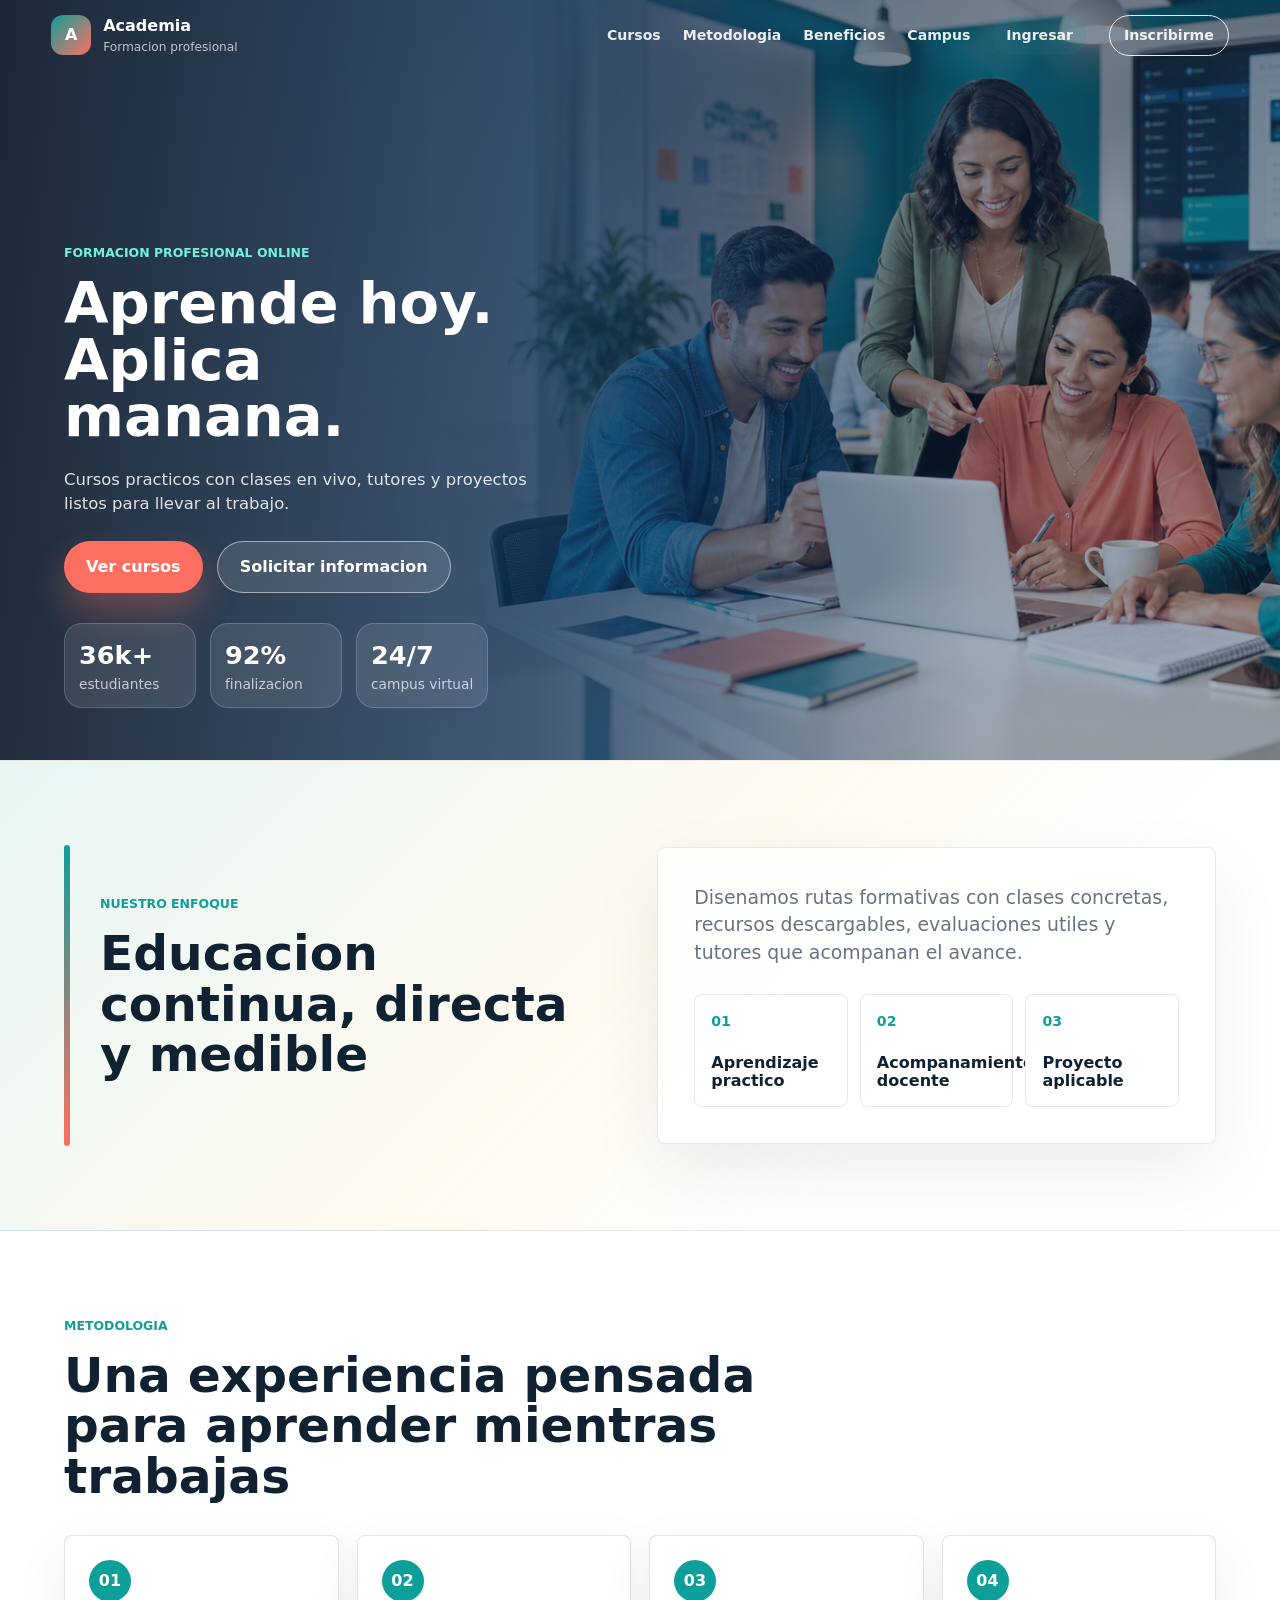
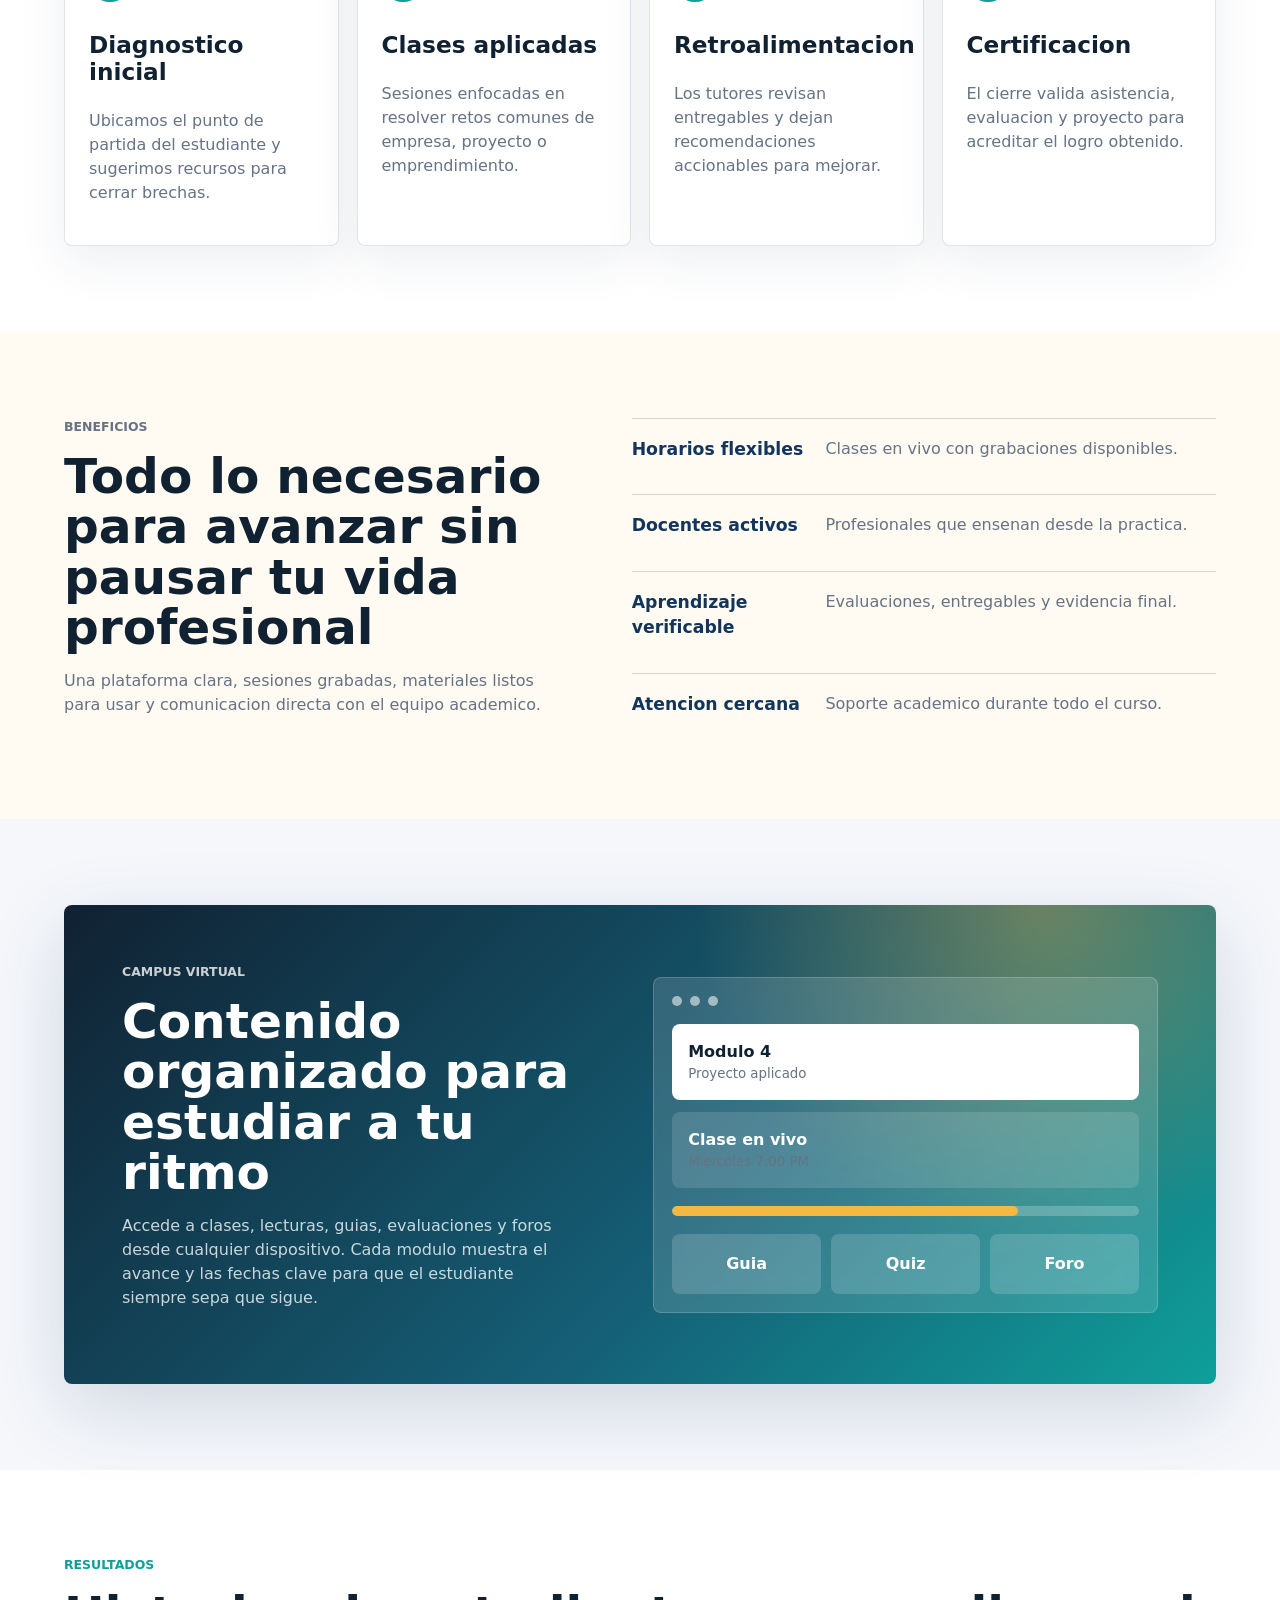
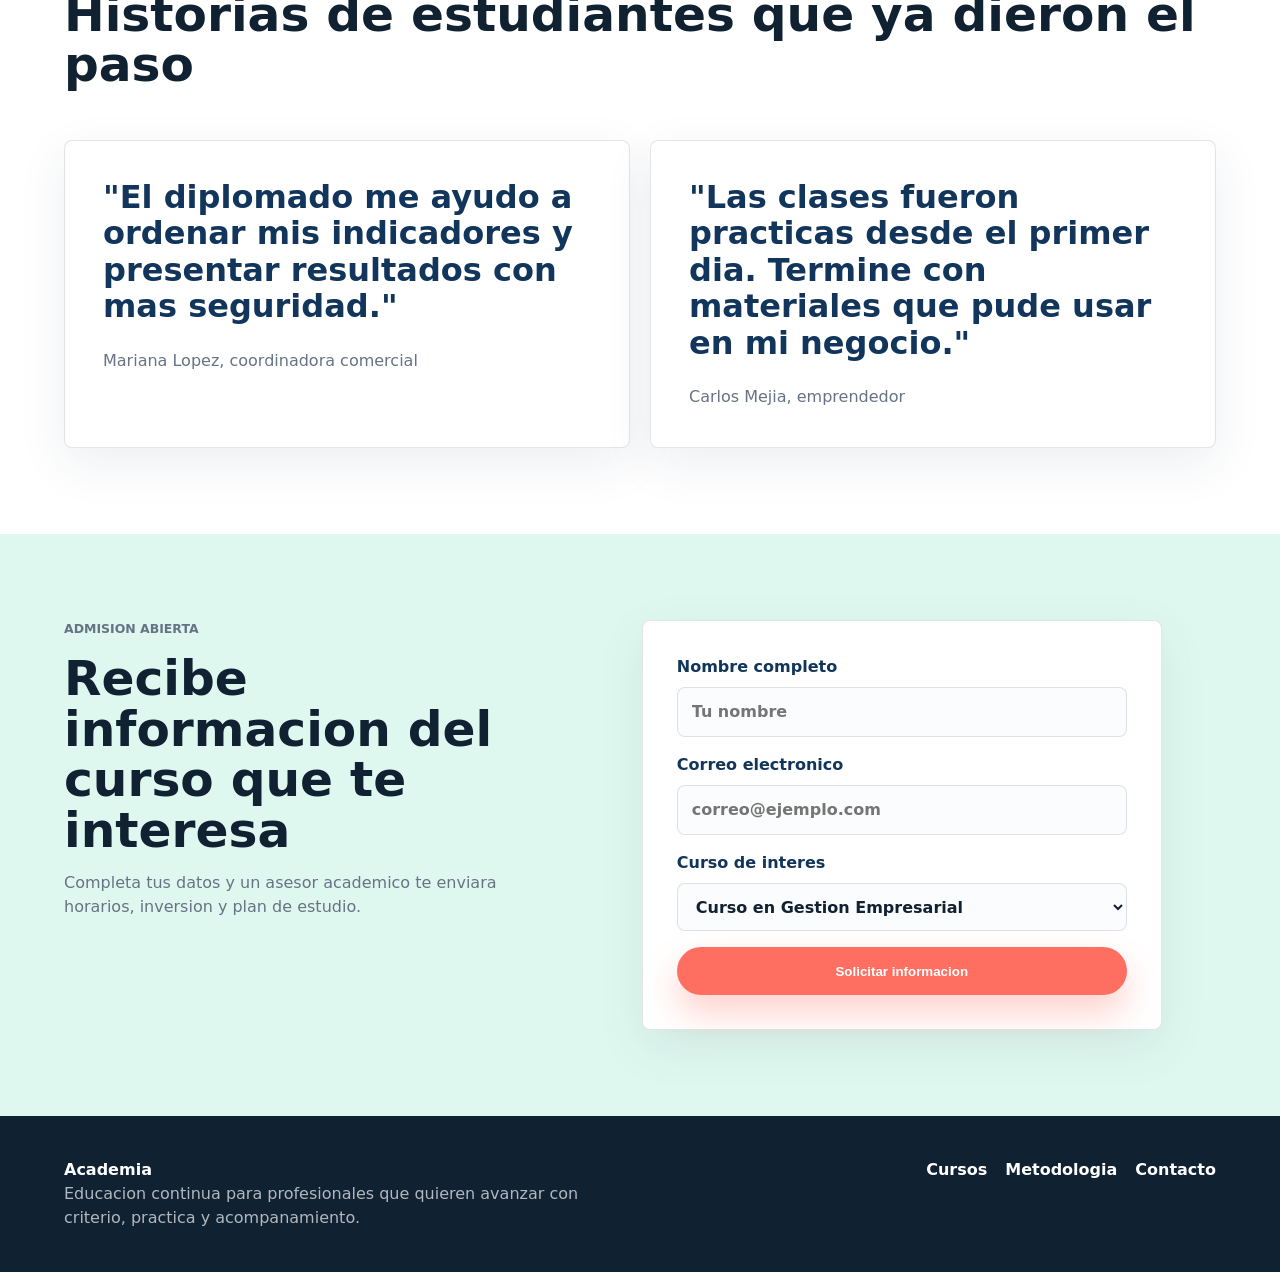
==== commit a483afc4: "Remove temporary Nova branding" ====
--- a/index.html
+++ b/index.html
@@ -3,7 +3,7 @@
   <head>
     <meta charset="utf-8" />
     <meta name="viewport" content="width=device-width, initial-scale=1" />
-    <title>Academia Nova | Educacion continua profesional</title>
+    <title>Academia | Educacion continua profesional</title>
     <meta
       name="description"
       content="Pagina educativa moderna para cursos, diplomados y certificaciones de formacion profesional."
@@ -12,10 +12,10 @@
   </head>
   <body>
     <header class="site-header" data-header>
-      <a class="brand" href="index.html" aria-label="Academia Nova">
-        <span class="brand-mark">N</span>
+      <a class="brand" href="index.html" aria-label="Academia">
+        <span class="brand-mark">A</span>
         <span>
-          <strong>Academia Nova</strong>
+          <strong>Academia</strong>
           <small>Formacion profesional</small>
         </span>
       </a>
@@ -244,7 +244,7 @@
 
     <footer class="site-footer">
       <div>
-        <strong>Academia Nova</strong>
+        <strong>Academia</strong>
         <p>Educacion continua para profesionales que quieren avanzar con criterio, practica y acompanamiento.</p>
       </div>
       <nav aria-label="Enlaces secundarios">
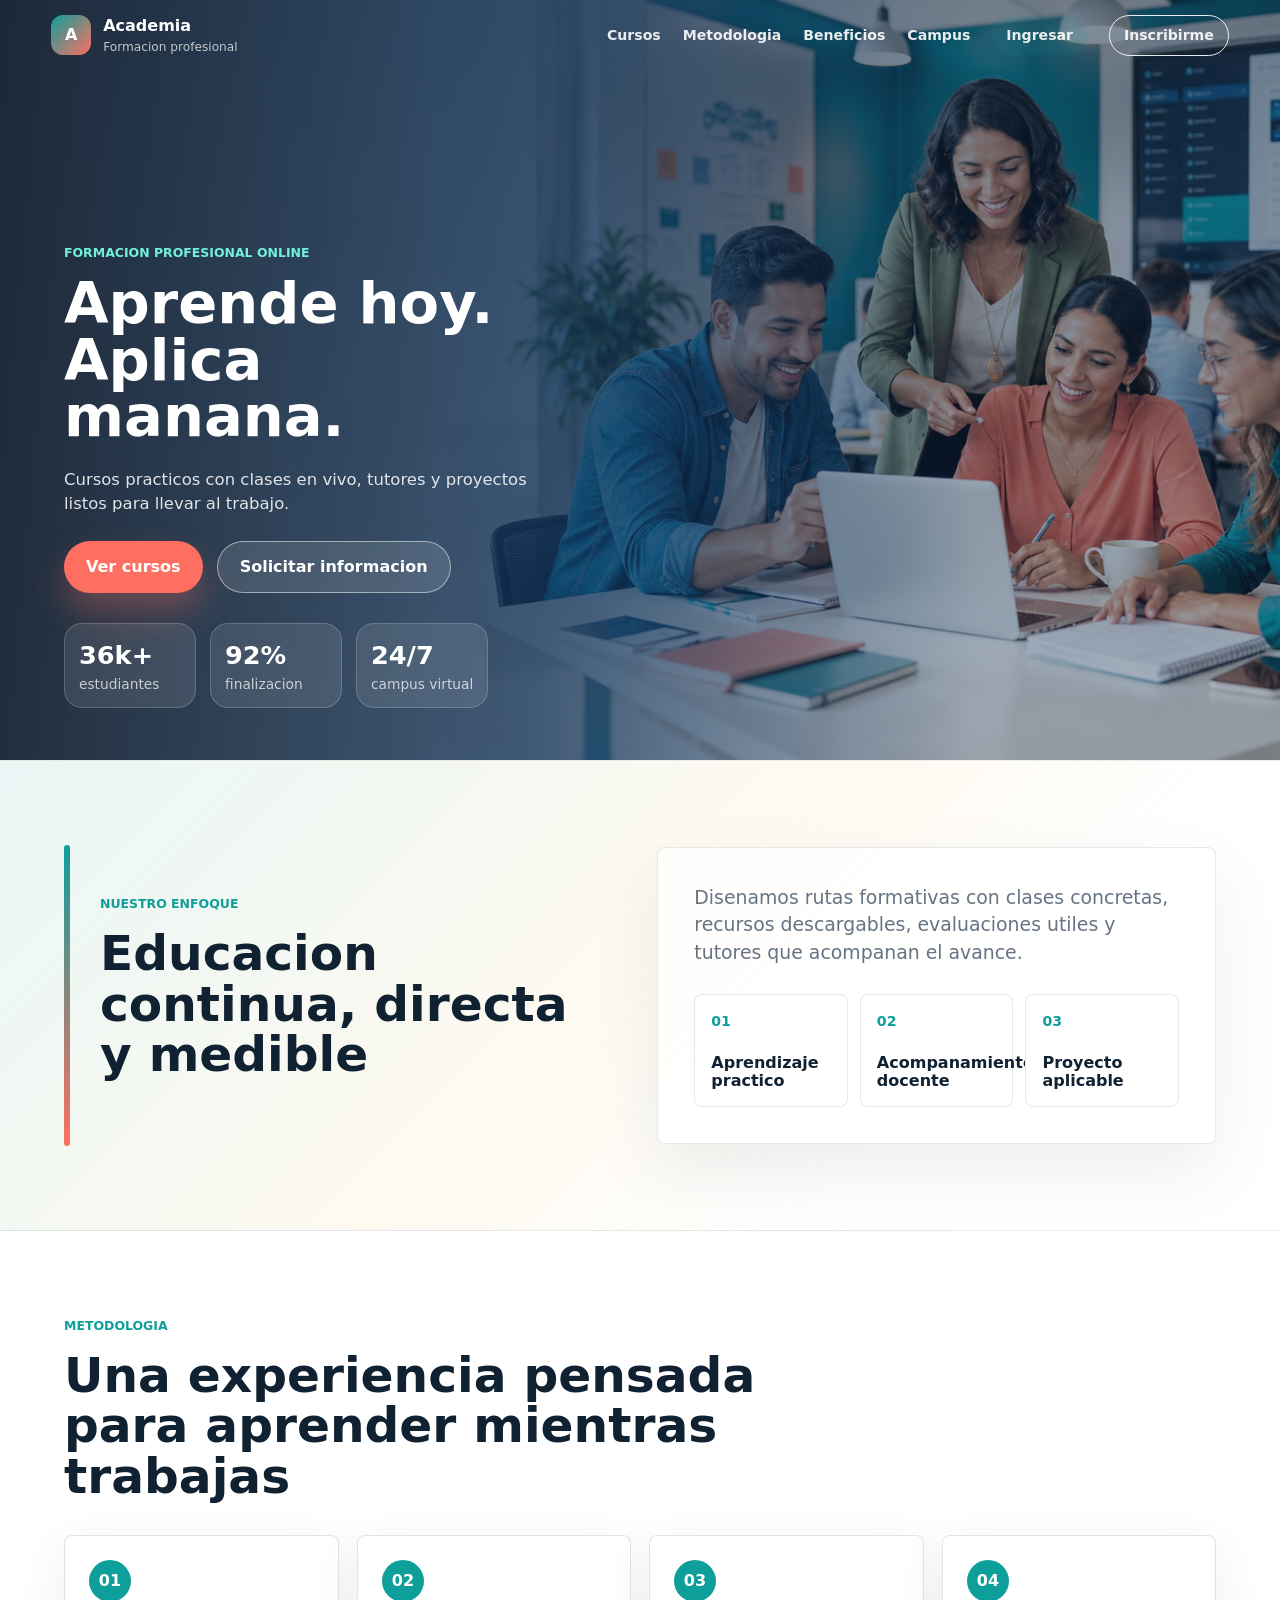
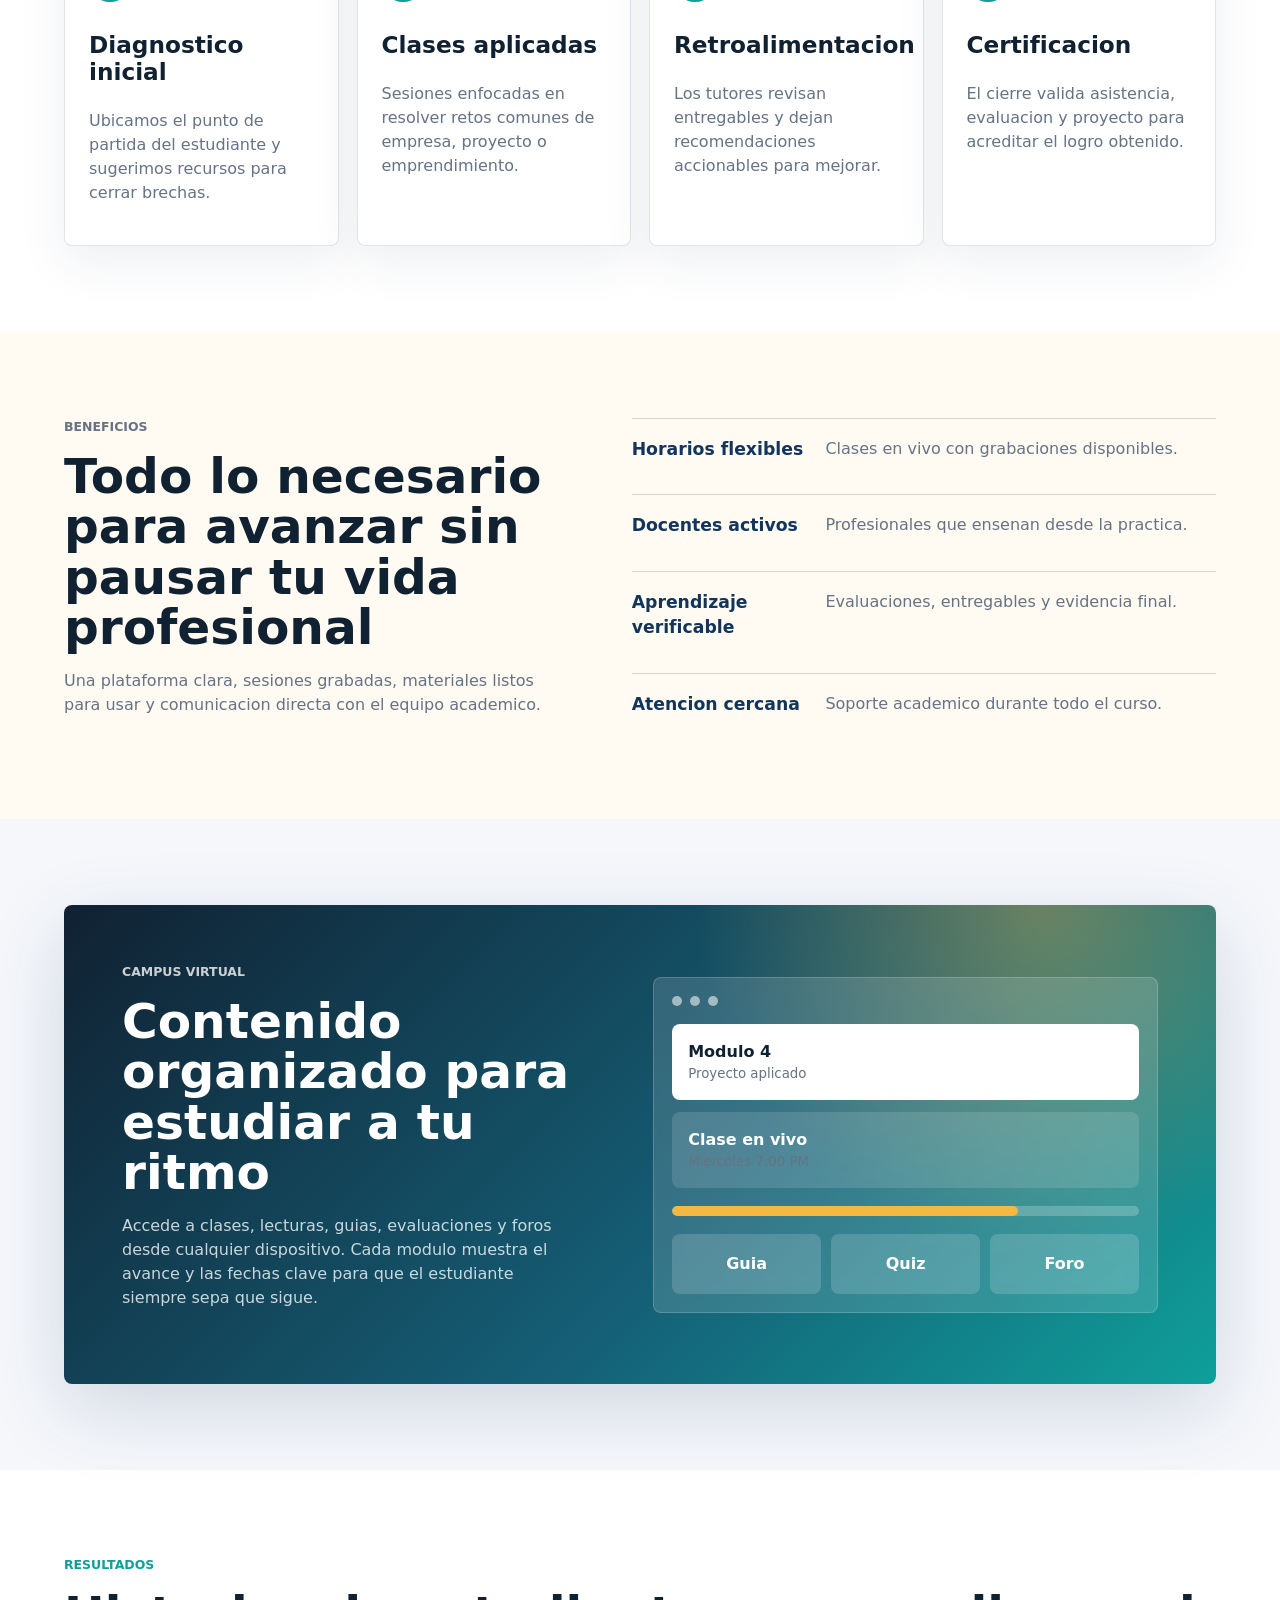
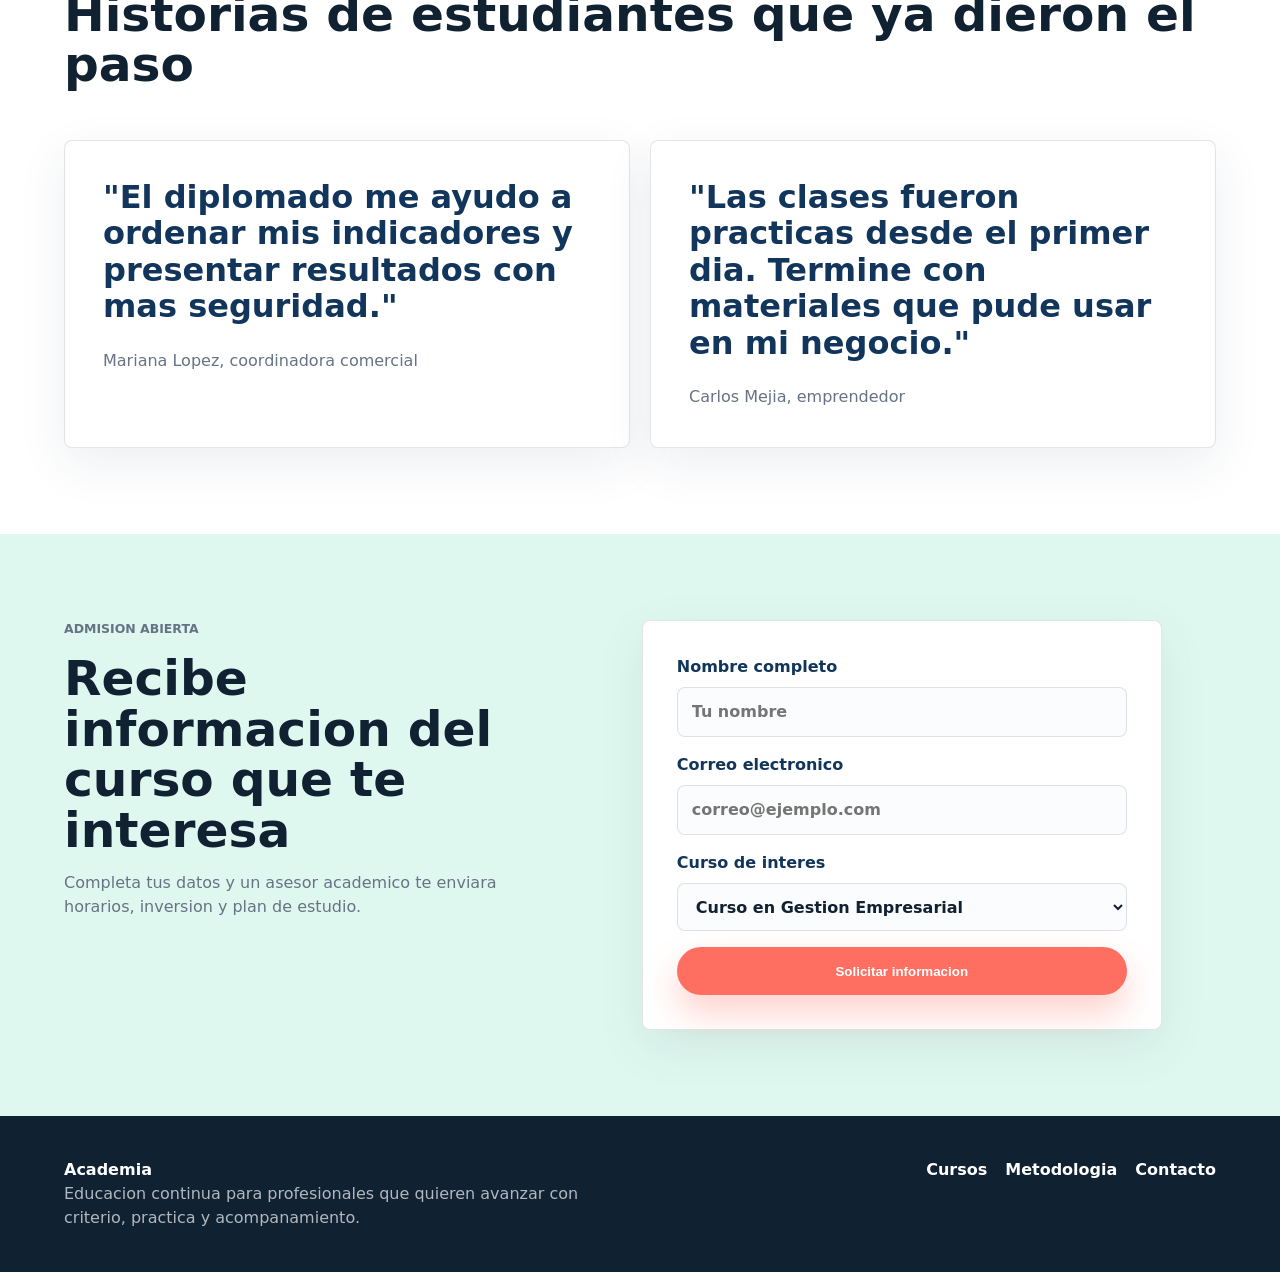
==== commit d8c28a6a: "Prepare site for Google indexing" ====
--- a/index.html
+++ b/index.html
@@ -3,11 +3,29 @@
   <head>
     <meta charset="utf-8" />
     <meta name="viewport" content="width=device-width, initial-scale=1" />
-    <title>Academia | Educacion continua profesional</title>
+    <title>Cursos y formacion profesional | Impulso Empresarial</title>
     <meta
       name="description"
-      content="Pagina educativa moderna para cursos, diplomados y certificaciones de formacion profesional."
+      content="Cursos practicos, diplomados y certificaciones online para profesionales, emprendedores y equipos. Aprende hoy y aplica manana."
     />
+    <link rel="canonical" href="https://impulsoempresarial.net/" />
+    <meta property="og:type" content="website" />
+    <meta property="og:locale" content="es_SV" />
+    <meta property="og:site_name" content="Impulso Empresarial" />
+    <meta property="og:title" content="Cursos y formacion profesional | Impulso Empresarial" />
+    <meta property="og:description" content="Cursos practicos online para profesionales, emprendedores y equipos." />
+    <meta property="og:url" content="https://impulsoempresarial.net/" />
+    <meta property="og:image" content="https://impulsoempresarial.net/assets/hero-education.png" />
+    <meta name="twitter:card" content="summary_large_image" />
+    <script type="application/ld+json">
+      {
+        "@context": "https://schema.org",
+        "@type": "EducationalOrganization",
+        "name": "Impulso Empresarial",
+        "url": "https://impulsoempresarial.net/",
+        "description": "Cursos practicos, diplomados y certificaciones online para profesionales, emprendedores y equipos."
+      }
+    </script>
     <link rel="stylesheet" href="styles.css" />
   </head>
   <body>
